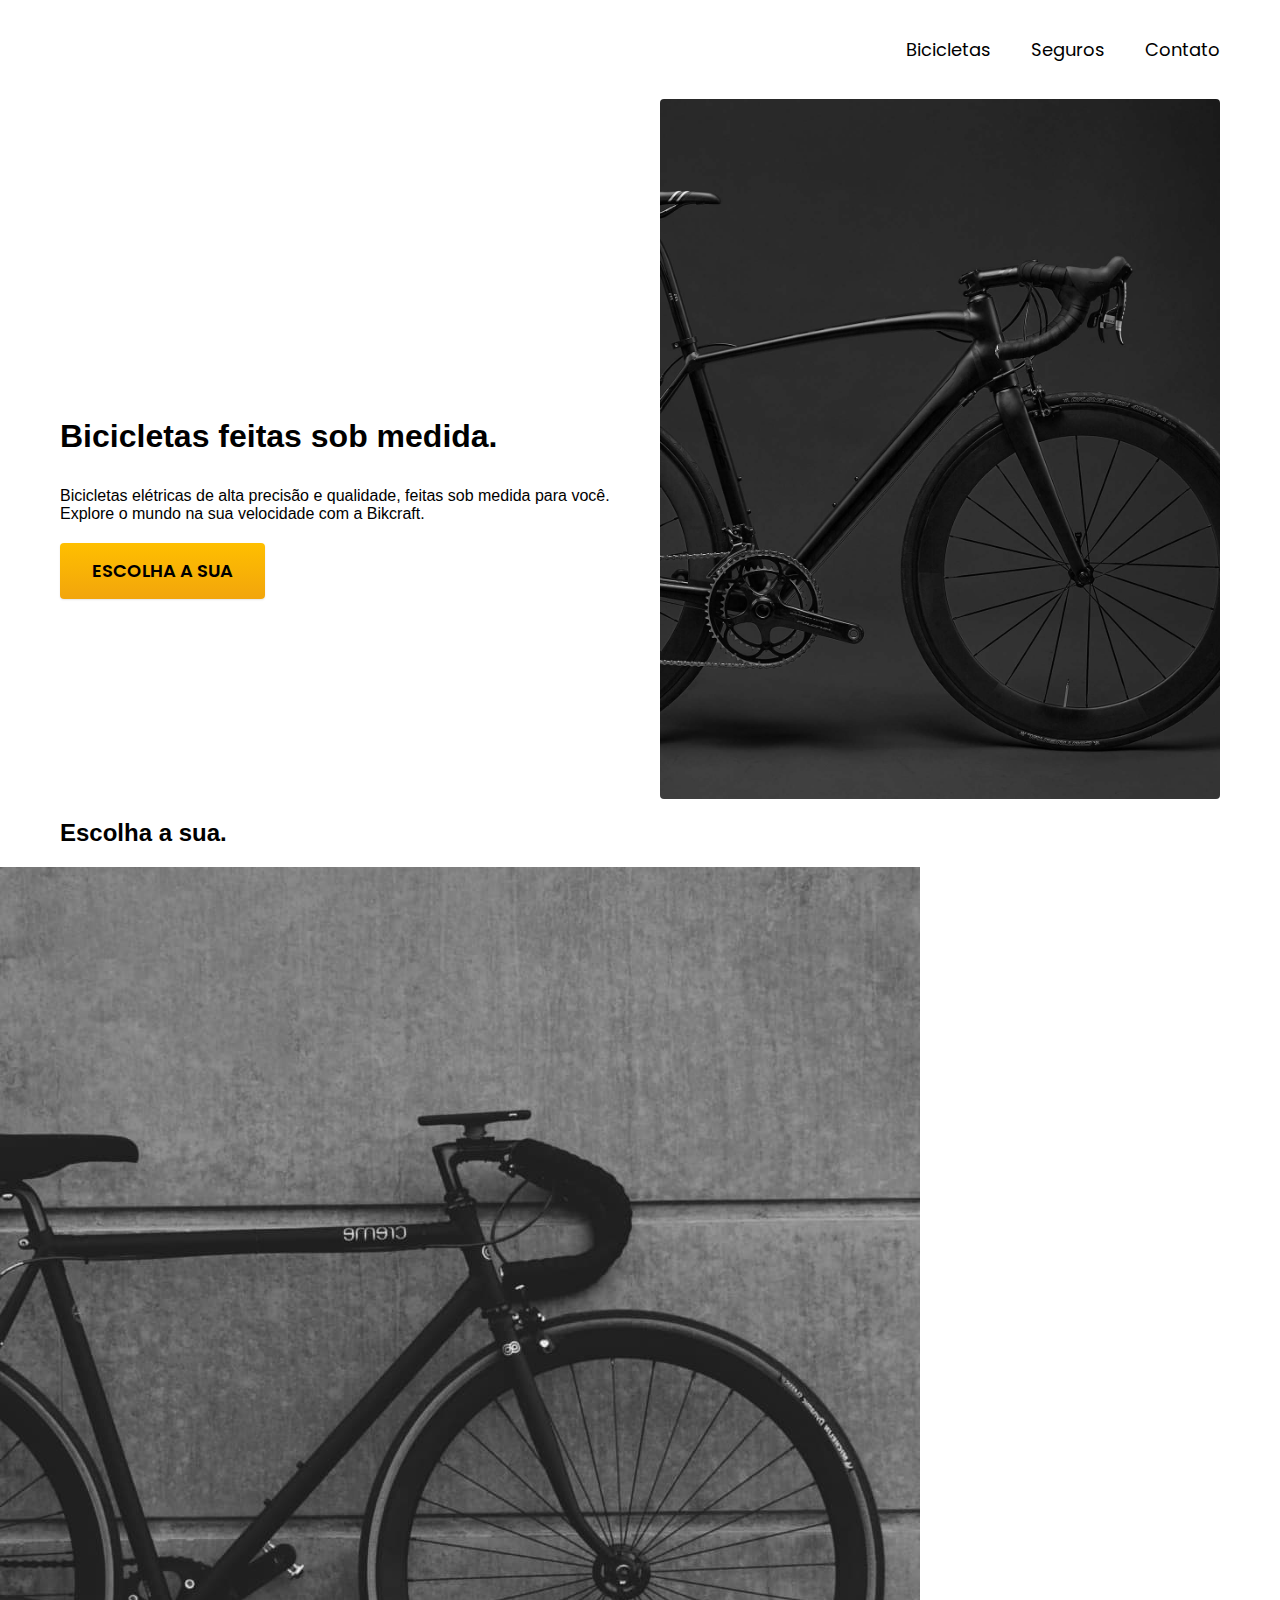
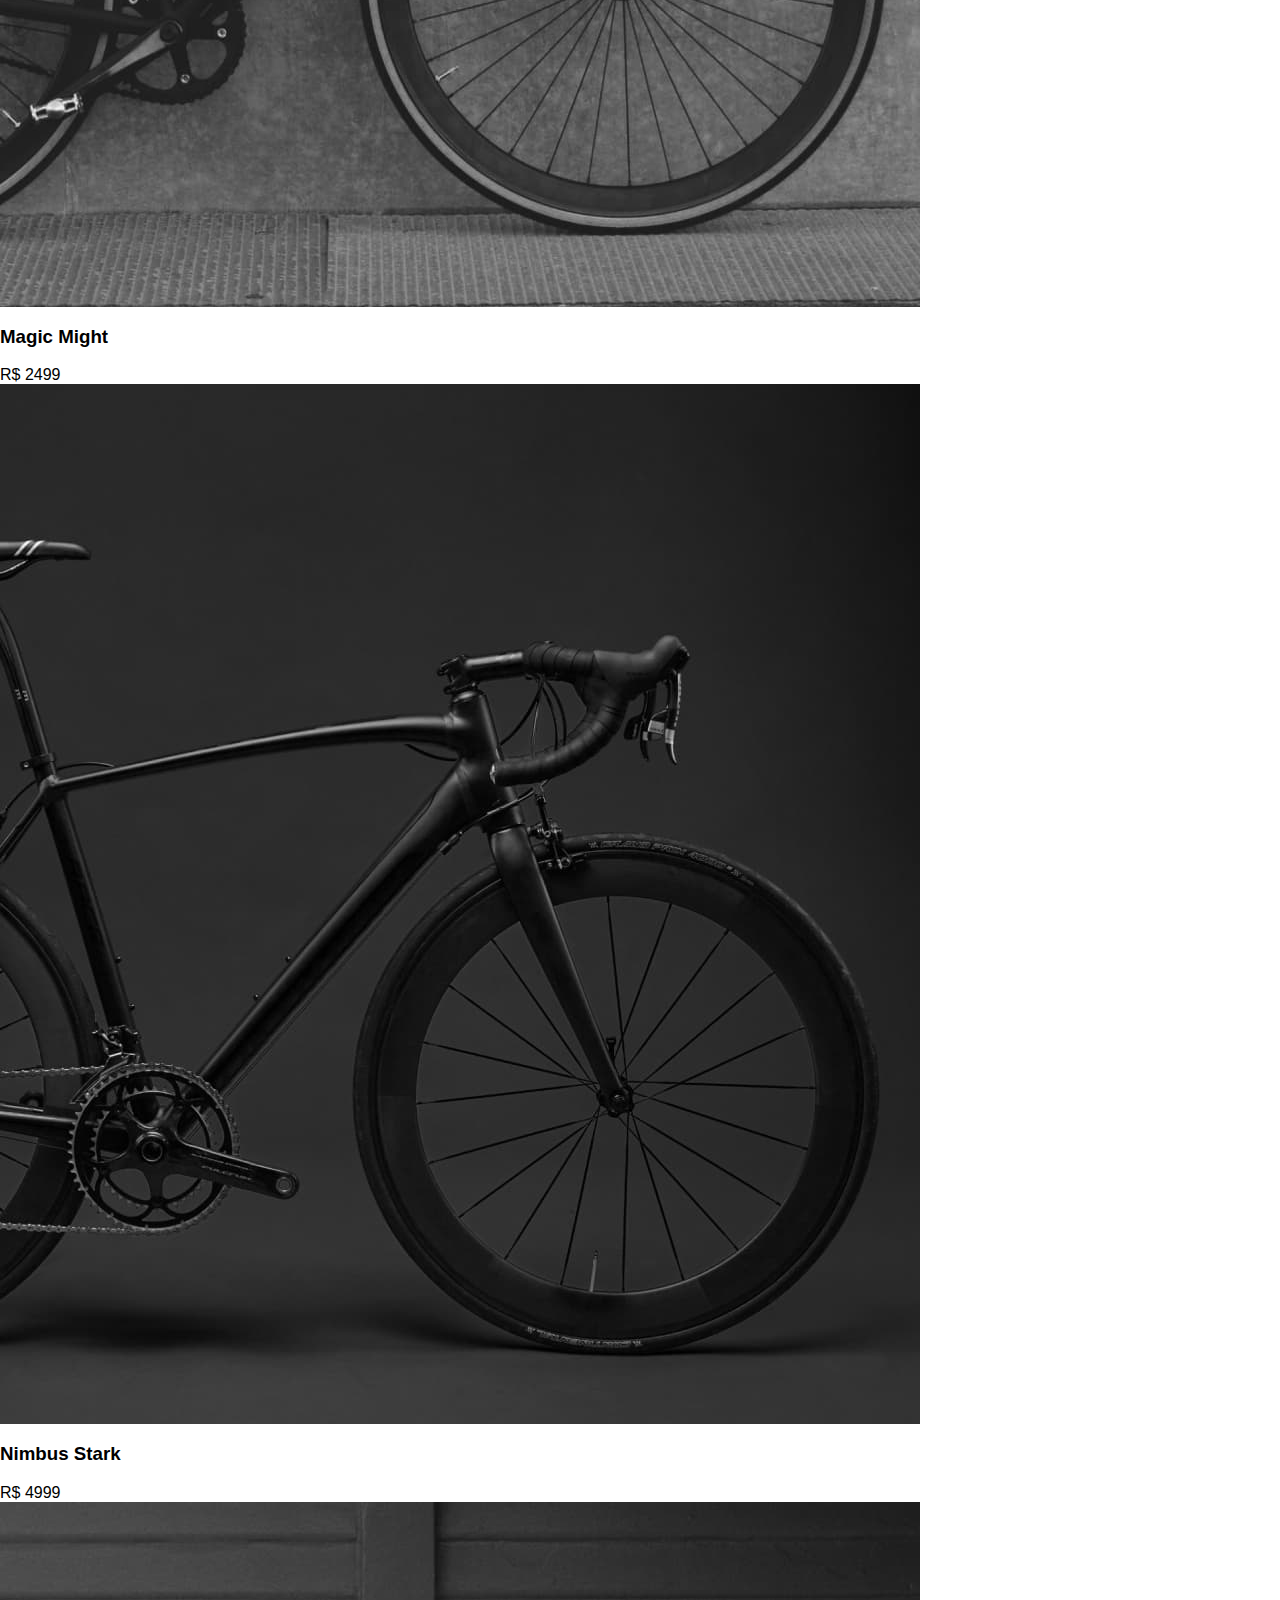
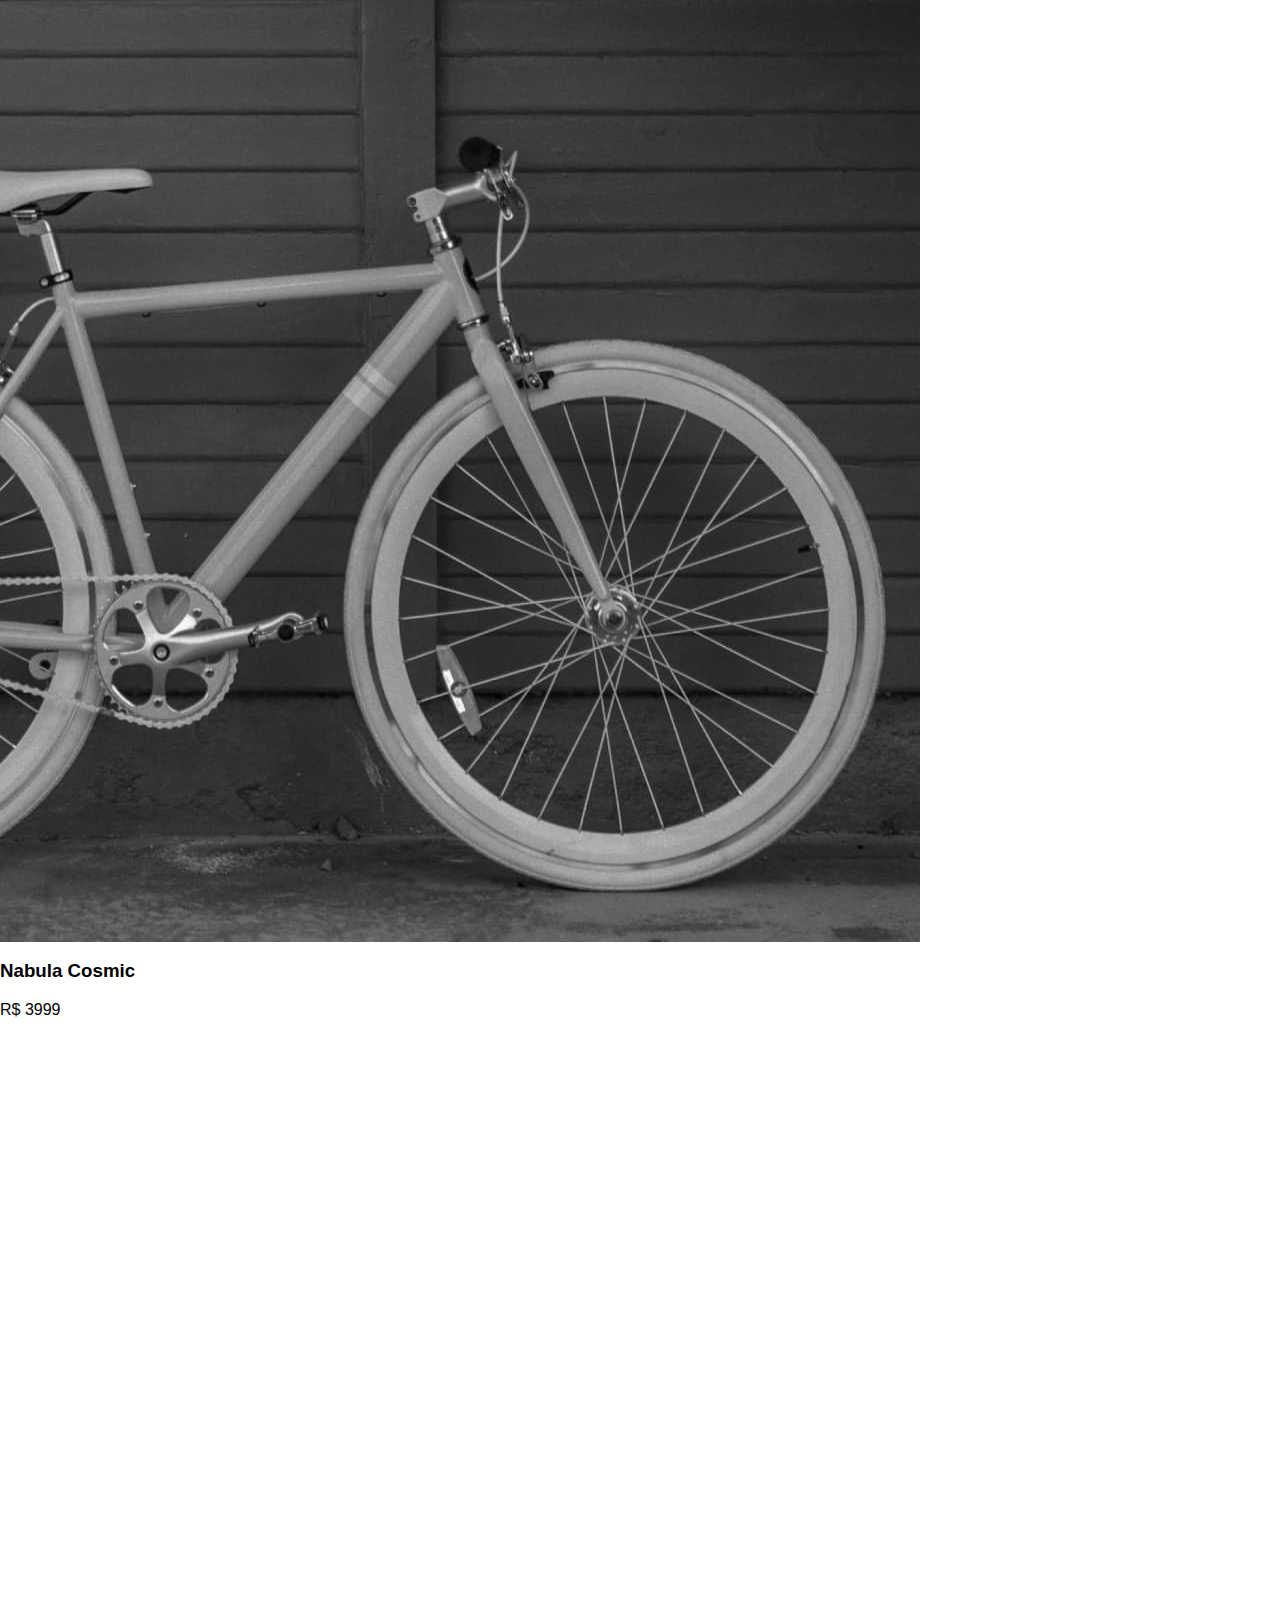
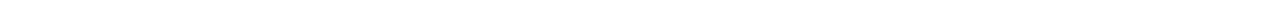
==== index.html @ 08a1d67c "1013-Container" ====
<!DOCTYPE html>

<html lang="pt-br">

<head>
  <meta charset="UTF-8">
  <meta name="viewport" content="width=device-width, initial-scale=1.0">
  <title>Bikcraft - Bicicletas Elétricas</title>
  <meta name="description" content="Bicicletas elétricas de alta precisão e qualidade, feitas sob medida para você.
    Explore o mundo na sua velocidade com a Bikcraft.">

  <link rel="stylesheet" href="./css/style.css">
  <link rel="preconnect" href="https://fonts.googleapis.com">
  <link rel="preconnect" href="https://fonts.gstatic.com" crossorigin>
  <link href="https://fonts.googleapis.com/css2?family=Poppins:wght@400;600&family=Roboto:wght@400;500&display=swap" rel="stylesheet">
</head>

<body>
  <header class="header-bg">
    <div class="header container">
      <a href="./">
        <img src="./img/bikcraft.svg" alt="Bikcraft">
      </a>
      <nav aria-label="primaria">
        <ul class="header-menu font-1-m cor-0">
          <li><a href="./bicicletas/html">Bicicletas</a></li>
          <li><a href="./seguros/html">Seguros</a></li>
          <li><a href="./contato/html">Contato</a></li>
        </ul>
      </nav>
    </div>
  </header>

  <main class="introducao-bg">
    <div class="introducao container">
      <div class="introducao-conteudo">
        <h1 class="font-1-xxl cor-0">Bicicletas feitas sob medida<span class="cor-p1">.</span></h1>
        <p class="font-2-l cor-5">Bicicletas elétricas de alta precisão e qualidade, feitas sob medida para você.
          Explore o mundo na sua velocidade com a Bikcraft.</p>
        <a class="botao" href="./bicicletas.html">Escolha a sua</a>

      </div>
      <div>
        <img src="./img/fotos/introducao.jpg" alt="Bicicleta elétrica preta.">
      </div>
    </div>
  </main>
  <article class="bicicletas-lista">
    <h2 class="container font-1-xxl">Escolha a sua<span class="cor-p1">.</span></h2>

    <ul>
      <li>
        <a href="./bicicletas/magic.html">
          <img src="./img/bicicletas/magic-home.jpg" alt="Bicicleta preta">
          <h3 class="font-1-xl">Magic Might</h3>
          <span class="font-2-m cor-8">R$ 2499</span>
        </a>
      </li>
      <li>
        <a href="./bicicletas/nimbus.html">
          <img src="./img/bicicletas/nimbus-home.jpg" alt="Bicicleta preta">
          <h3 class="font-1-xl">Nimbus Stark</h3>
          <span class="font-2-m cor-8">R$ 4999</span>
        </a>
      </li>
      <li>
        <a href="./bicicletas/nebula.html">
          <img src="./img/bicicletas/nebula-home.jpg" alt="Bicicleta preta">
          <h3 class="font-1-xl">Nabula Cosmic</h3>
          <span class="font-2-m cor-8">R$ 3999</span>
        </a>
      </li>
    </ul>
  </article>
</body>

</html>
---- css/style.css ----
@import "./global/global.css";
@import "./global/header.css";

/* Utilidades */
@import "./utilidades/componentes.css";

/* Home */
@import "./home/introducao.css";
/* teste */
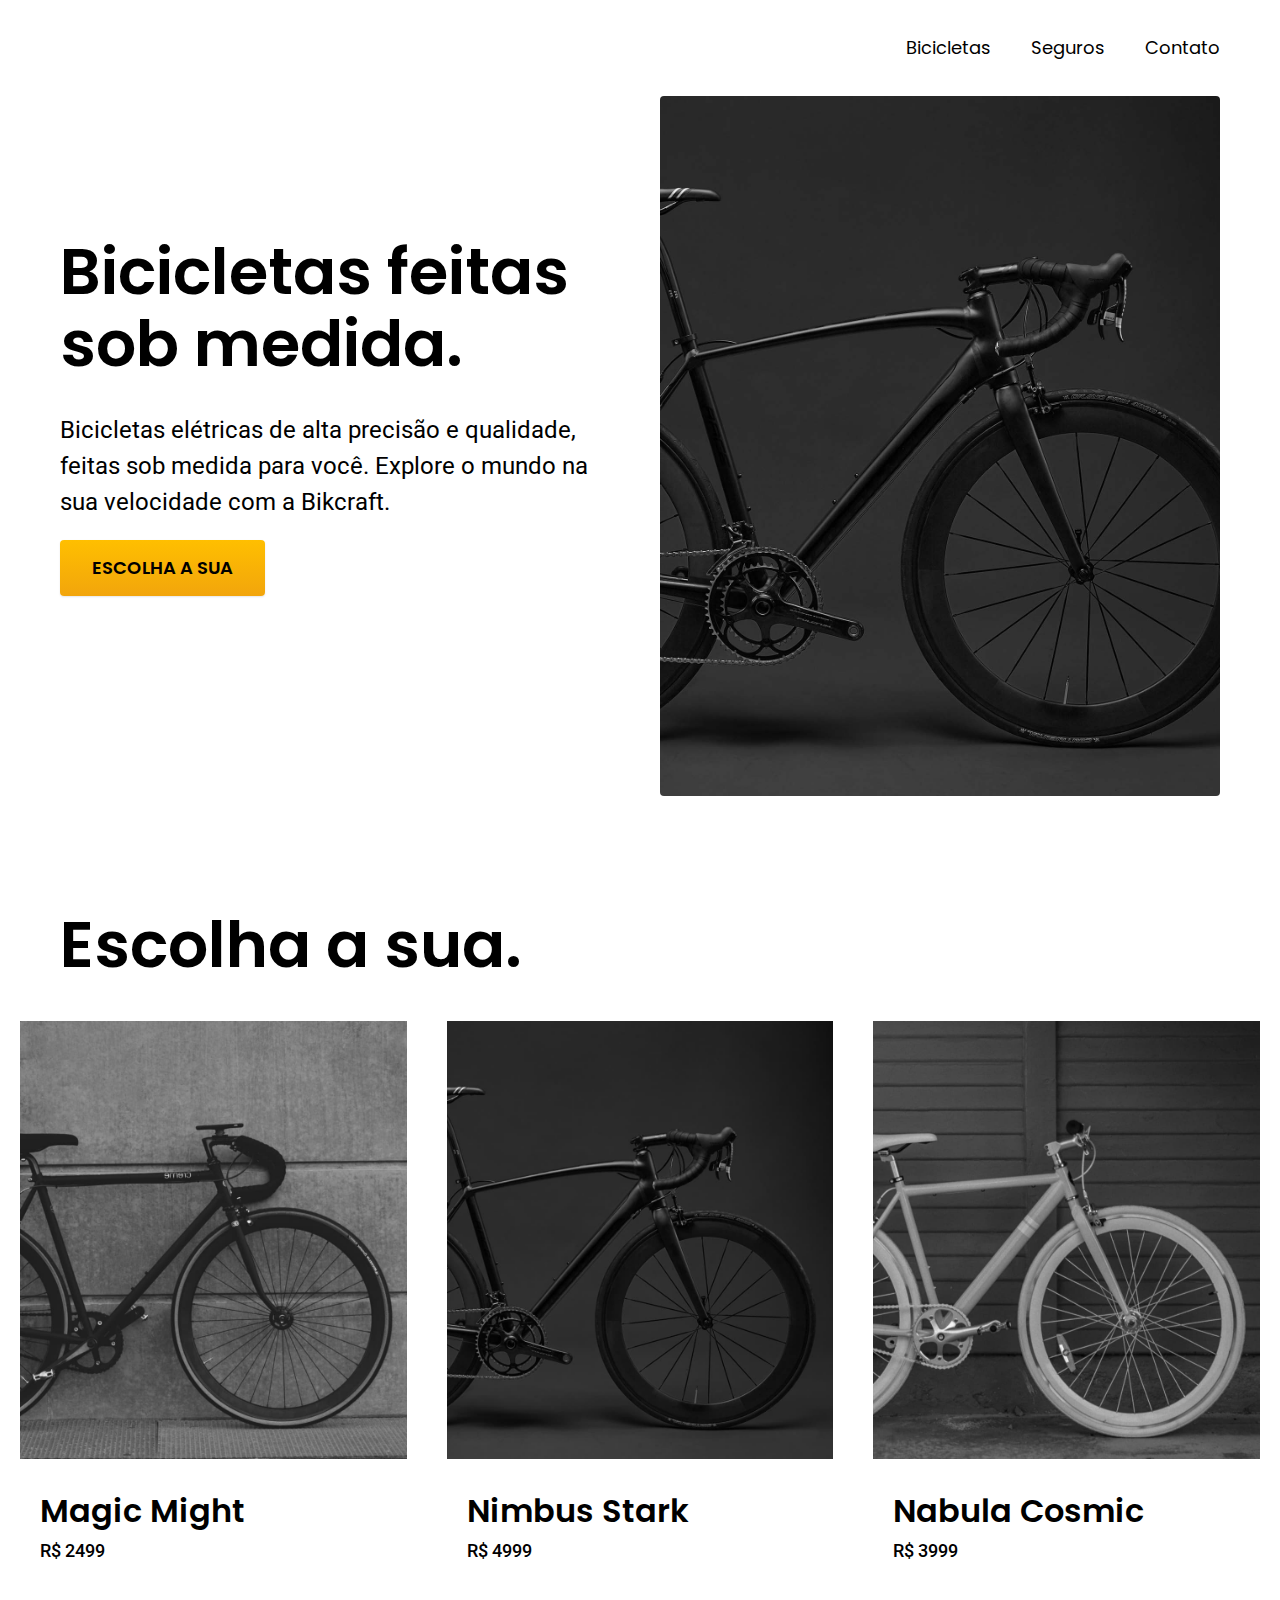
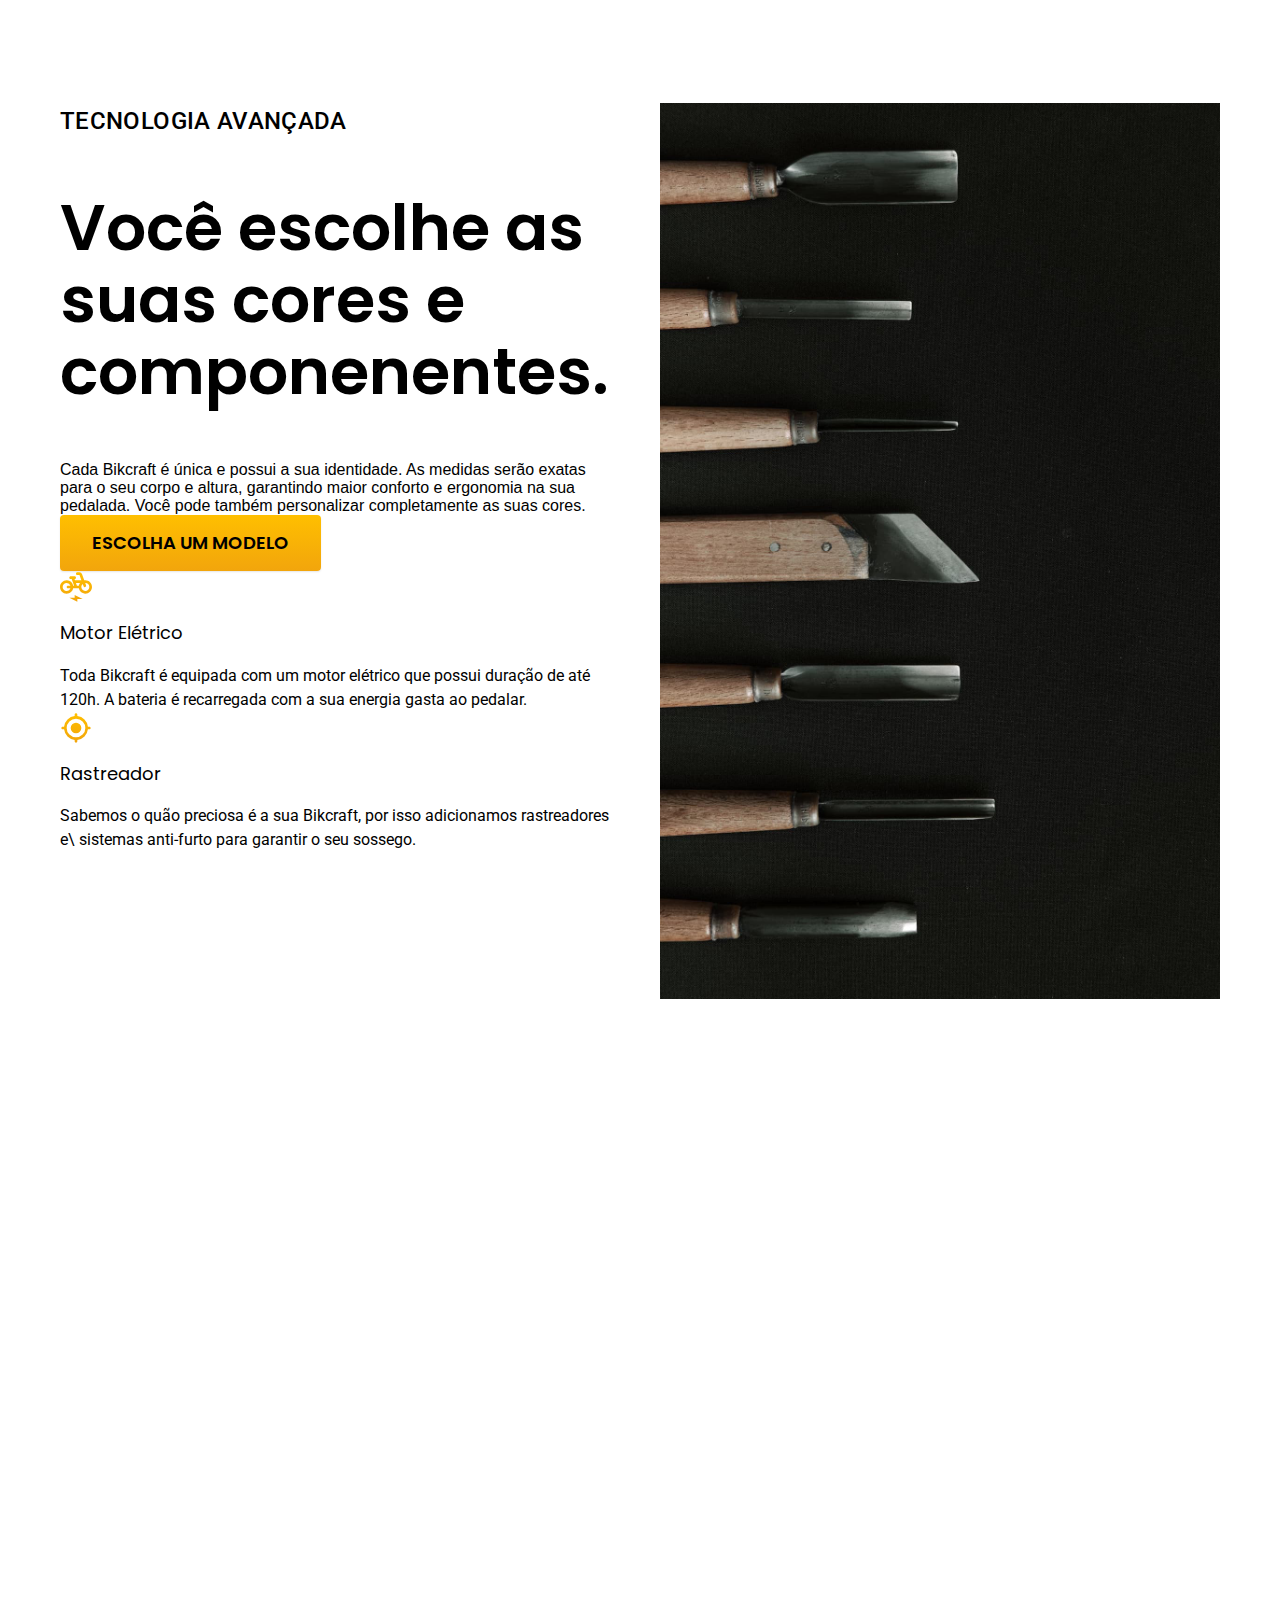
==== commit 0c142457: "1014-tecnologia1" ====
--- a/index.html
+++ b/index.html
@@ -72,6 +72,38 @@
       </li>
     </ul>
   </article>
+
+  <article class="tecnologia-bg">
+    <div class="tecnologia container">
+      <div class="tecnologia-conteudo">
+        <span class="font-2-l-b cor-5">Tecnologia Avançada</span>
+        <h2 class="font-1-xxl cor-0">Você escolhe as suas cores e componenentes<span class="cor-p1">.</span></h2>
+        <p class="fot-2-l cor-5">Cada Bikcraft é única e possui a sua identidade.
+          As medidas serão exatas para o seu corpo e altura,
+          garantindo maior conforto e ergonomia na sua pedalada.
+          Você pode também personalizar completamente as suas cores.</p>
+        <a class="botao link" href="./bicicletas.html">Escolha um modelo</a>
+        <div>
+          <img src="./img/icones/eletrica.svg" alt="">
+          <h3 class="font-1-m cor-0">Motor Elétrico</h3>
+          <p class="font-2-s cor-5">Toda Bikcraft é equipada com um motor elétrico que possui duração
+            de até 120h. A bateria é recarregada com a sua energia gasta ao pedalar.</p>
+        </div>
+        <div>
+          <img src="./img/icones/rastreador.svg" alt="">
+          <h3 class="font-1-m cor-0">Rastreador</h3>
+          <p class="font-2-s cor-5">Sabemos o quão preciosa é a sua Bikcraft, por isso adicionamos rastreadores e\
+            sistemas anti-furto para garantir o seu sossego.</p>
+        </div>
+      </div>
+
+      <div class="tecnologia-imagem">
+        <img src="./img/fotos/tecnologia.jpg" alt="">
+      </div>
+
+    </div>
+
+  </article>
 </body>
 
 </html>--- a/css/style.css
+++ b/css/style.css
@@ -1,4 +1,7 @@
 @import "./global/global.css";
+@import "./utilidades/tipografia.css";
+@import "./utilidades/cores.css";
+
 @import "./global/header.css";
 
 /* Utilidades */
@@ -6,4 +9,7 @@
 
 /* Home */
 @import "./home/introducao.css";
-/* teste */
+@import "./home/tecnologia.css";
+
+/* Bicicletas */
+@import "./bicicletas/bicicletas-lista.css";
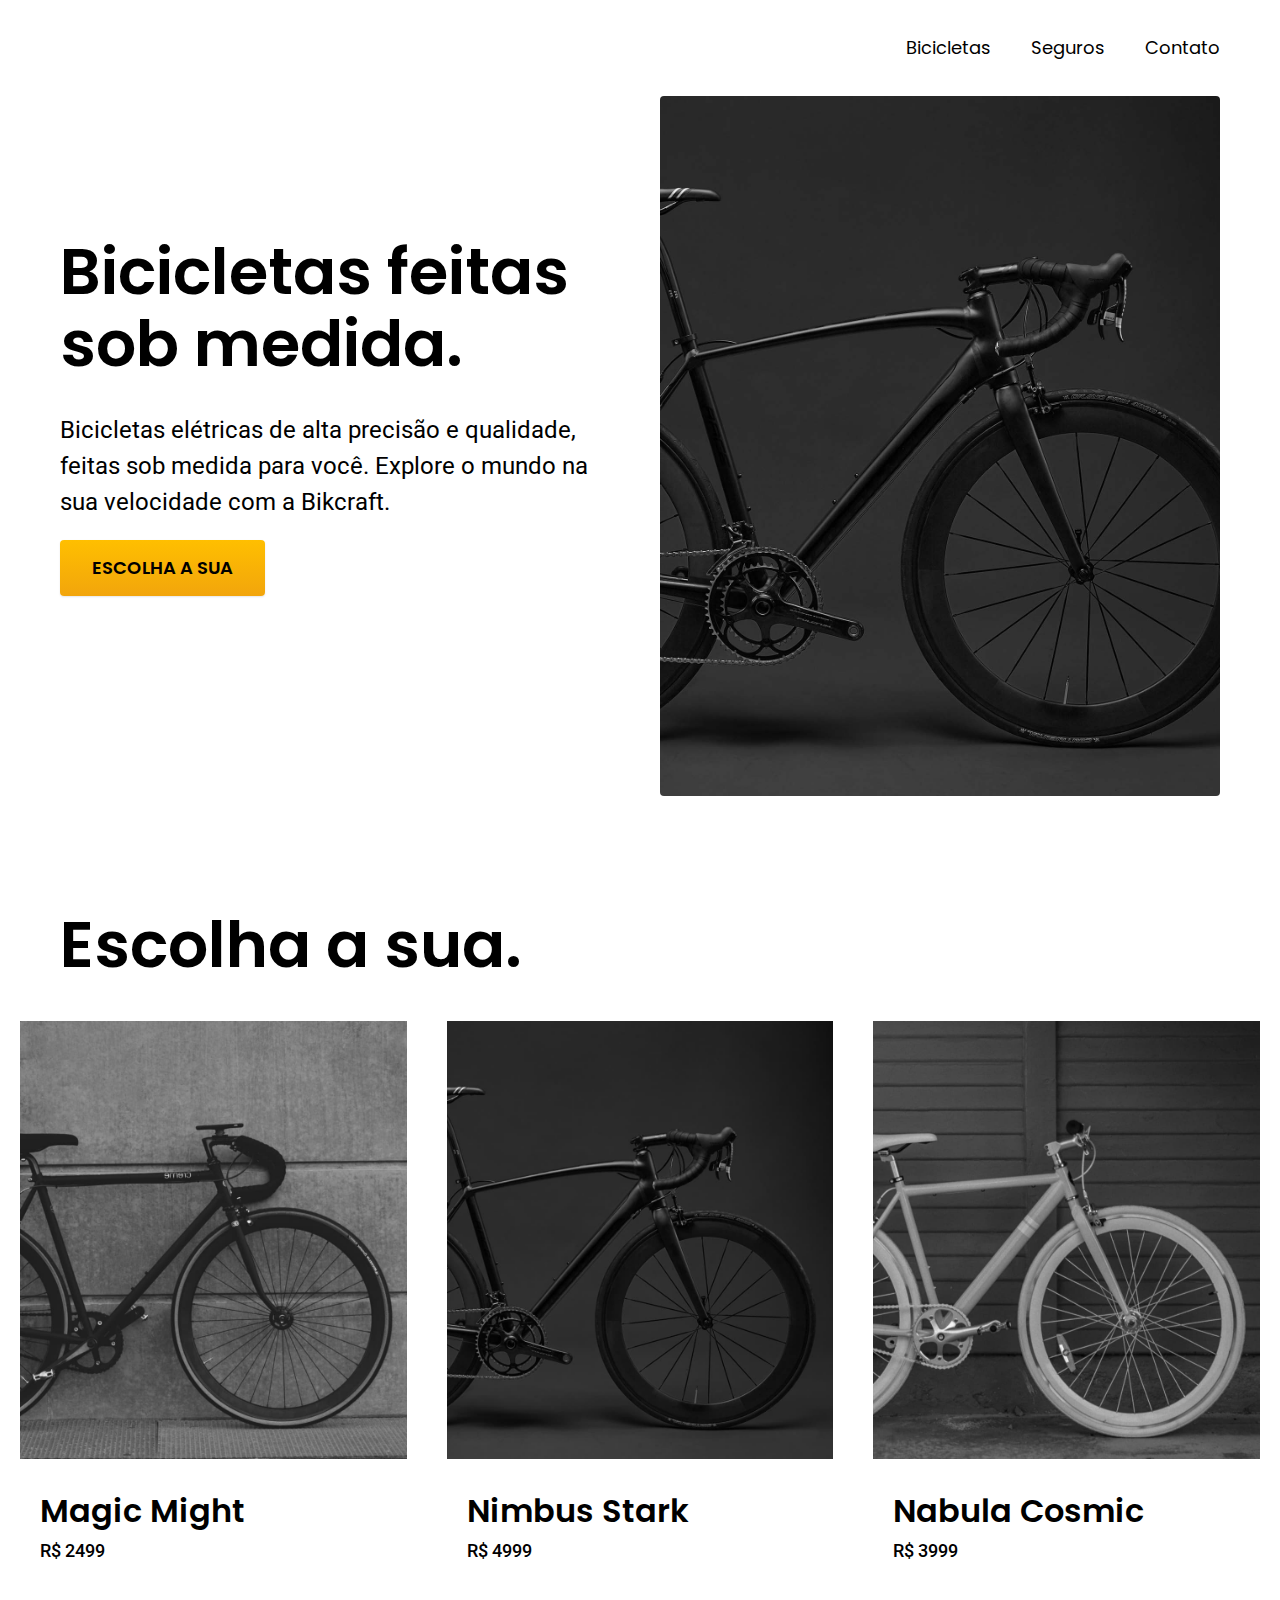
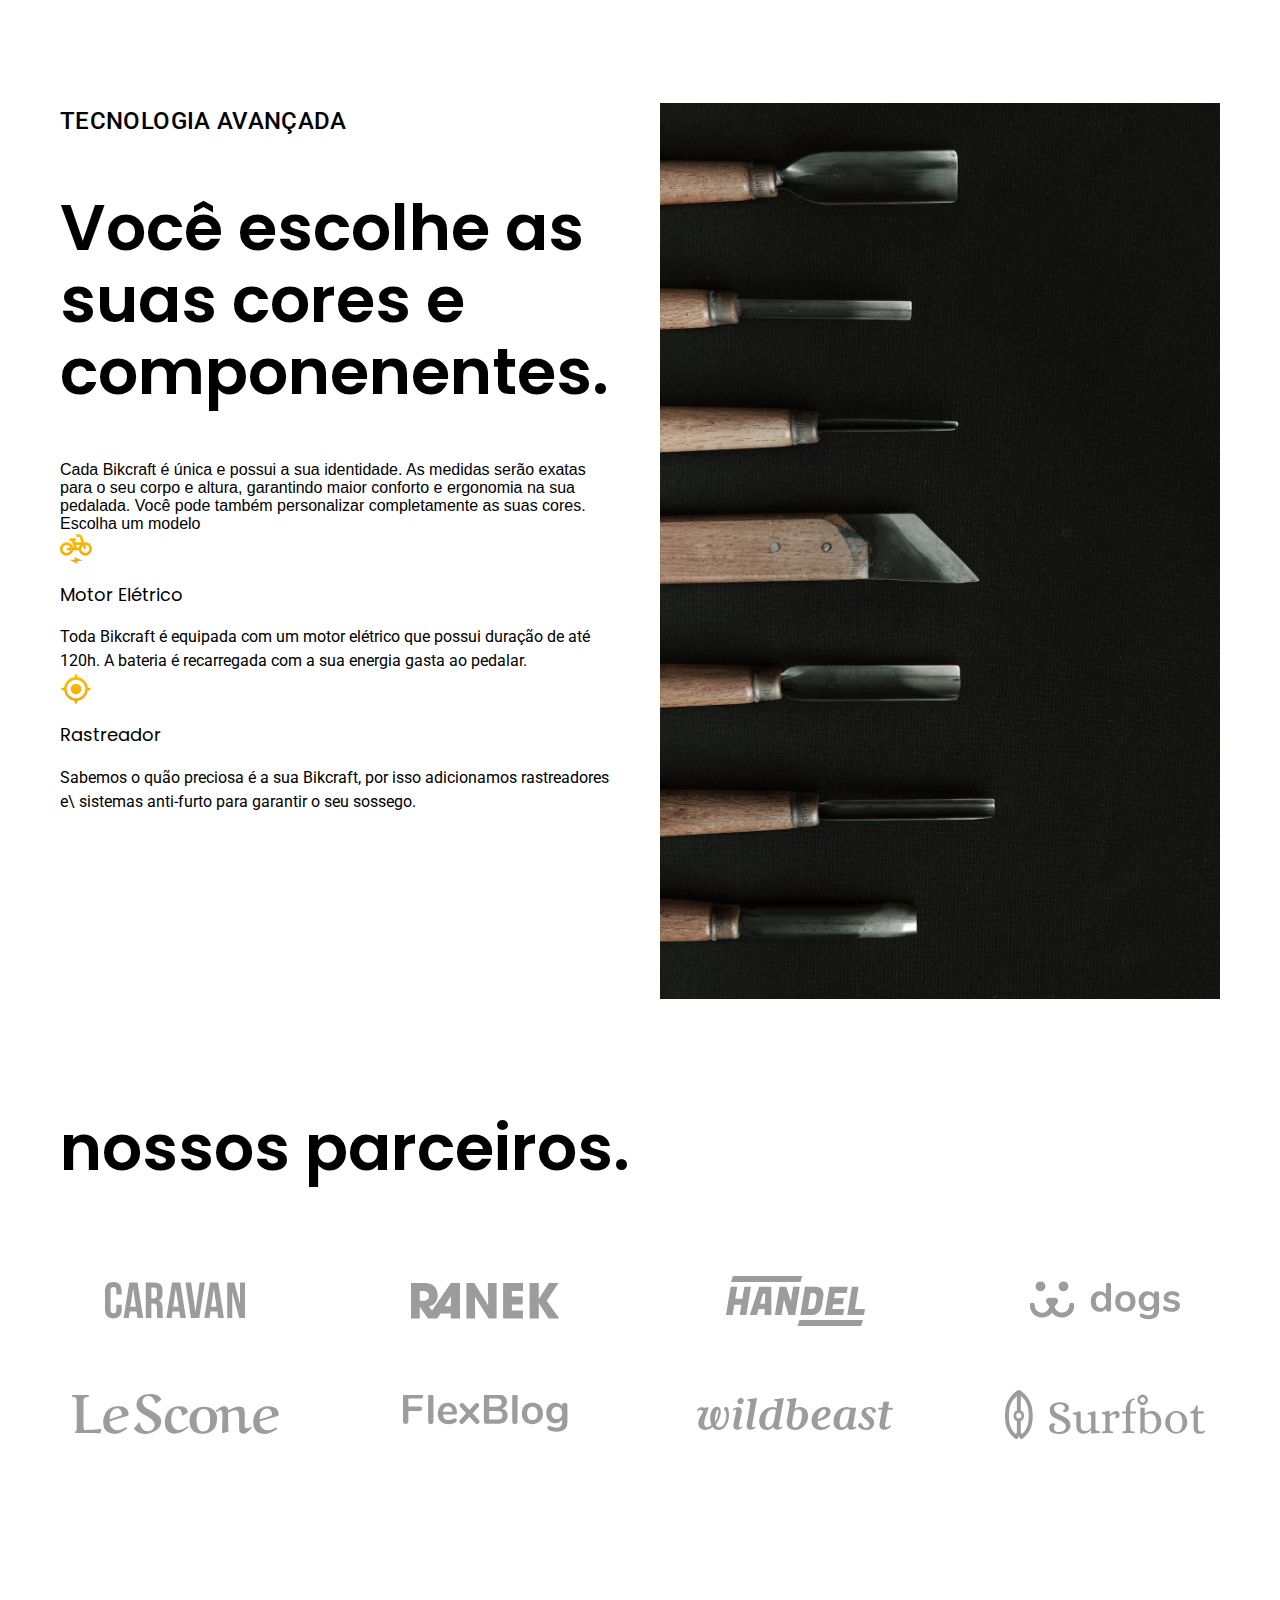
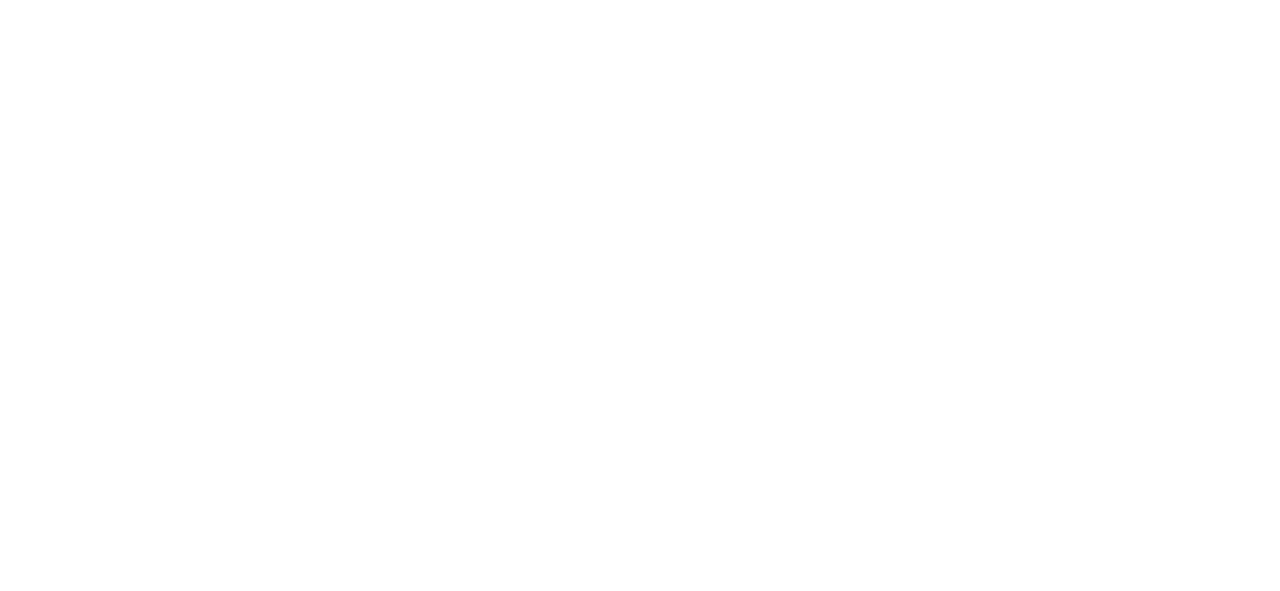
==== commit 35008154: "1015-parceiros" ====
--- a/index.html
+++ b/index.html
@@ -46,8 +46,9 @@
     </div>
   </main>
   <article class="bicicletas-lista">
+
+
     <h2 class="container font-1-xxl">Escolha a sua<span class="cor-p1">.</span></h2>
-
     <ul>
       <li>
         <a href="./bicicletas/magic.html">
@@ -82,28 +83,42 @@
           As medidas serão exatas para o seu corpo e altura,
           garantindo maior conforto e ergonomia na sua pedalada.
           Você pode também personalizar completamente as suas cores.</p>
-        <a class="botao link" href="./bicicletas.html">Escolha um modelo</a>
-        <div>
-          <img src="./img/icones/eletrica.svg" alt="">
-          <h3 class="font-1-m cor-0">Motor Elétrico</h3>
-          <p class="font-2-s cor-5">Toda Bikcraft é equipada com um motor elétrico que possui duração
-            de até 120h. A bateria é recarregada com a sua energia gasta ao pedalar.</p>
-        </div>
-        <div>
-          <img src="./img/icones/rastreador.svg" alt="">
-          <h3 class="font-1-m cor-0">Rastreador</h3>
-          <p class="font-2-s cor-5">Sabemos o quão preciosa é a sua Bikcraft, por isso adicionamos rastreadores e\
-            sistemas anti-furto para garantir o seu sossego.</p>
+        <a class="link" href="./bicicletas.html">Escolha um modelo</a>
+        <div class="tecnologia-vantagens">
+          <div>
+            <img src="./img/icones/eletrica.svg" alt="">
+            <h3 class="font-1-m cor-0">Motor Elétrico</h3>
+            <p class="font-2-s cor-5">Toda Bikcraft é equipada com um motor elétrico que possui duração
+              de até 120h. A bateria é recarregada com a sua energia gasta ao pedalar.</p>
+          </div>
+          <div>
+            <img src="./img/icones/rastreador.svg" alt="">
+            <h3 class="font-1-m cor-0">Rastreador</h3>
+            <p class="font-2-s cor-5">Sabemos o quão preciosa é a sua Bikcraft, por isso adicionamos rastreadores e\
+              sistemas anti-furto para garantir o seu sossego.</p>
+          </div>
         </div>
       </div>
-
       <div class="tecnologia-imagem">
         <img src="./img/fotos/tecnologia.jpg" alt="">
       </div>
+    </div>
+  </article>
 
-    </div>
+  <section class="parceiros" aria-label="Nossos Parceiros">
+    <h2 class="container font-1-xxl">nossos parceiros<span class="cor-p1">.</span></h2>
 
-  </article>
+    <ul>
+      <li><img src="./img/parceiros/caravan.svg" alt="caravan"></li>
+      <li><img src="./img/parceiros/ranek.svg" alt="ranek"></li>
+      <li><img src="./img/parceiros/handel.svg" alt="handel"></li>
+      <li><img src="./img/parceiros/dogs.svg" alt="dogs.svg"></li>
+      <li><img src="./img/parceiros/lescone.svg" alt="lescone"></li>
+      <li><img src="./img/parceiros/flexblog.svg" alt="flexblog"></li>
+      <li><img src="./img/parceiros/wildbeast.svg" alt="wildbeast"></li>
+      <li><img src="./img/parceiros/surfbot.svg" alt="surfbot"></li>
+    </ul>
+  </section>
 </body>
 
 </html>--- a/css/style.css
+++ b/css/style.css
@@ -10,6 +10,7 @@
 /* Home */
 @import "./home/introducao.css";
 @import "./home/tecnologia.css";
+@import "./home/parceiros.css";
 
 /* Bicicletas */
 @import "./bicicletas/bicicletas-lista.css";
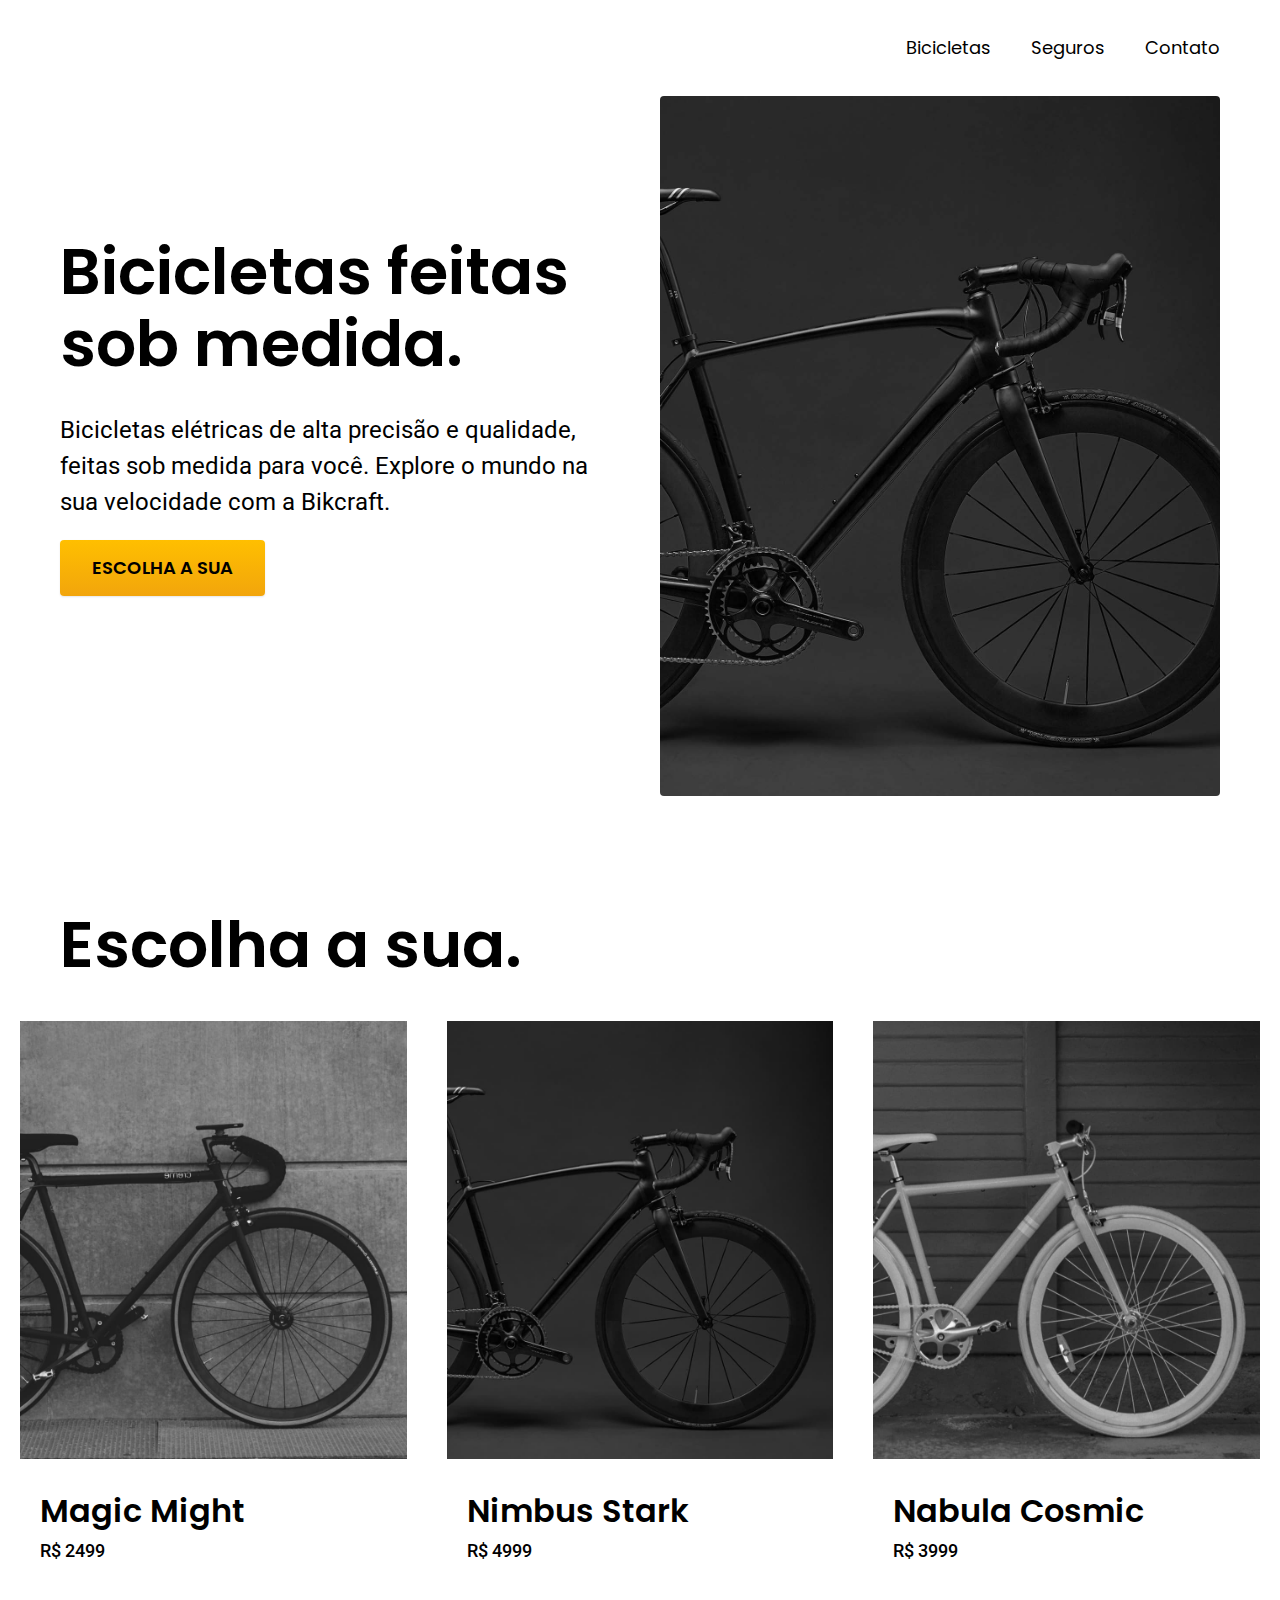
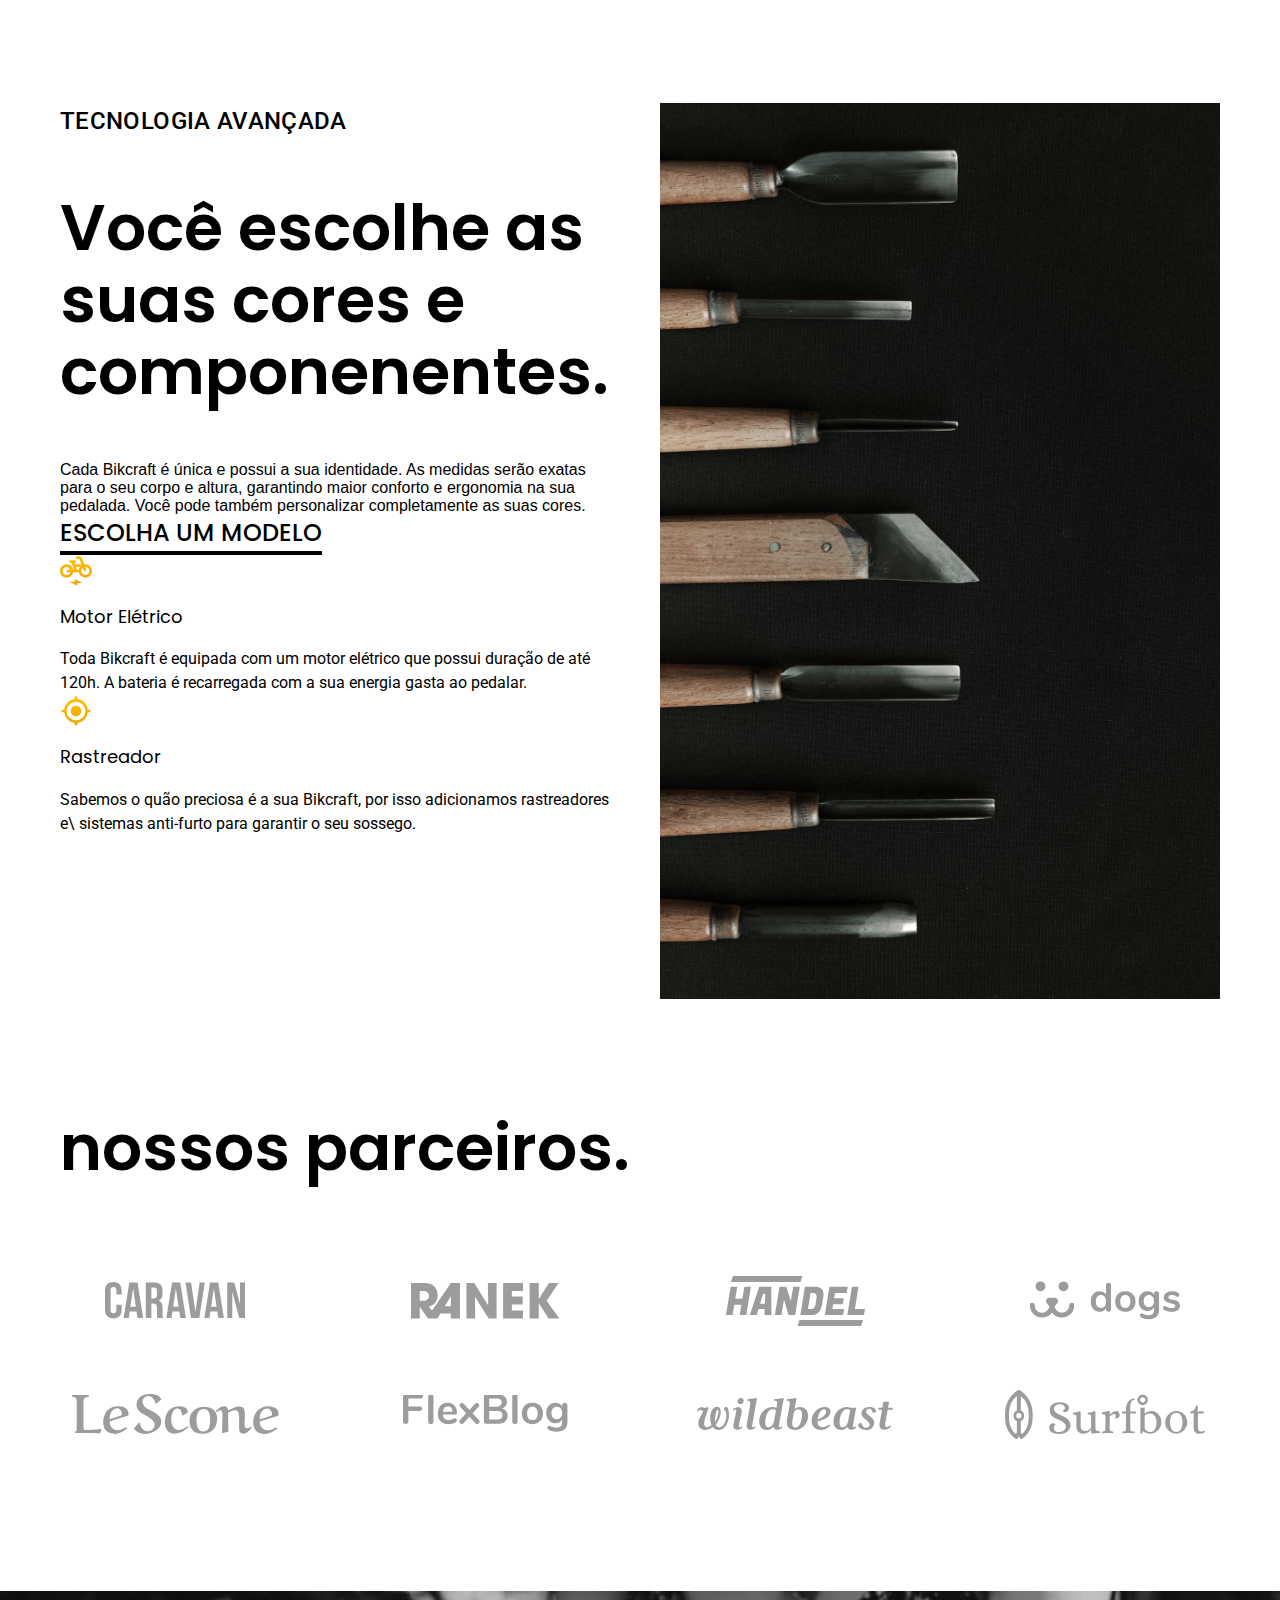
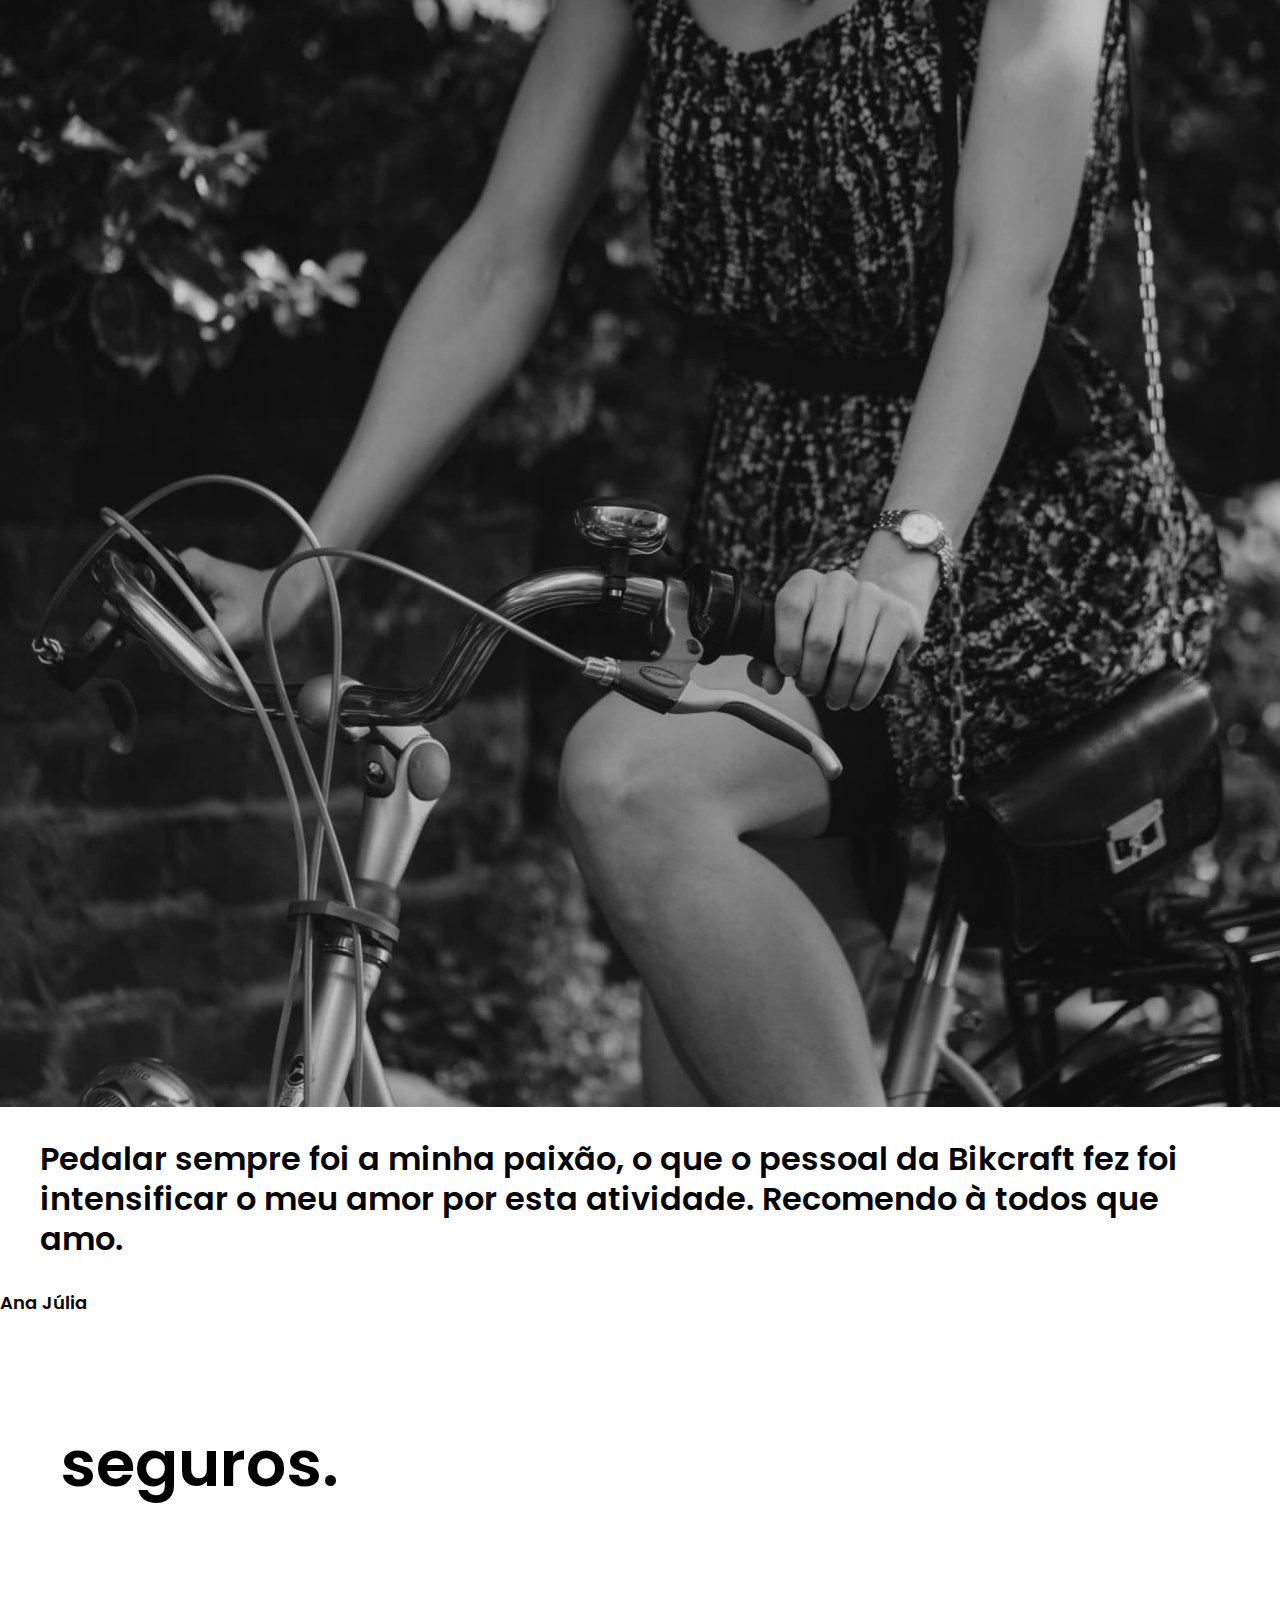
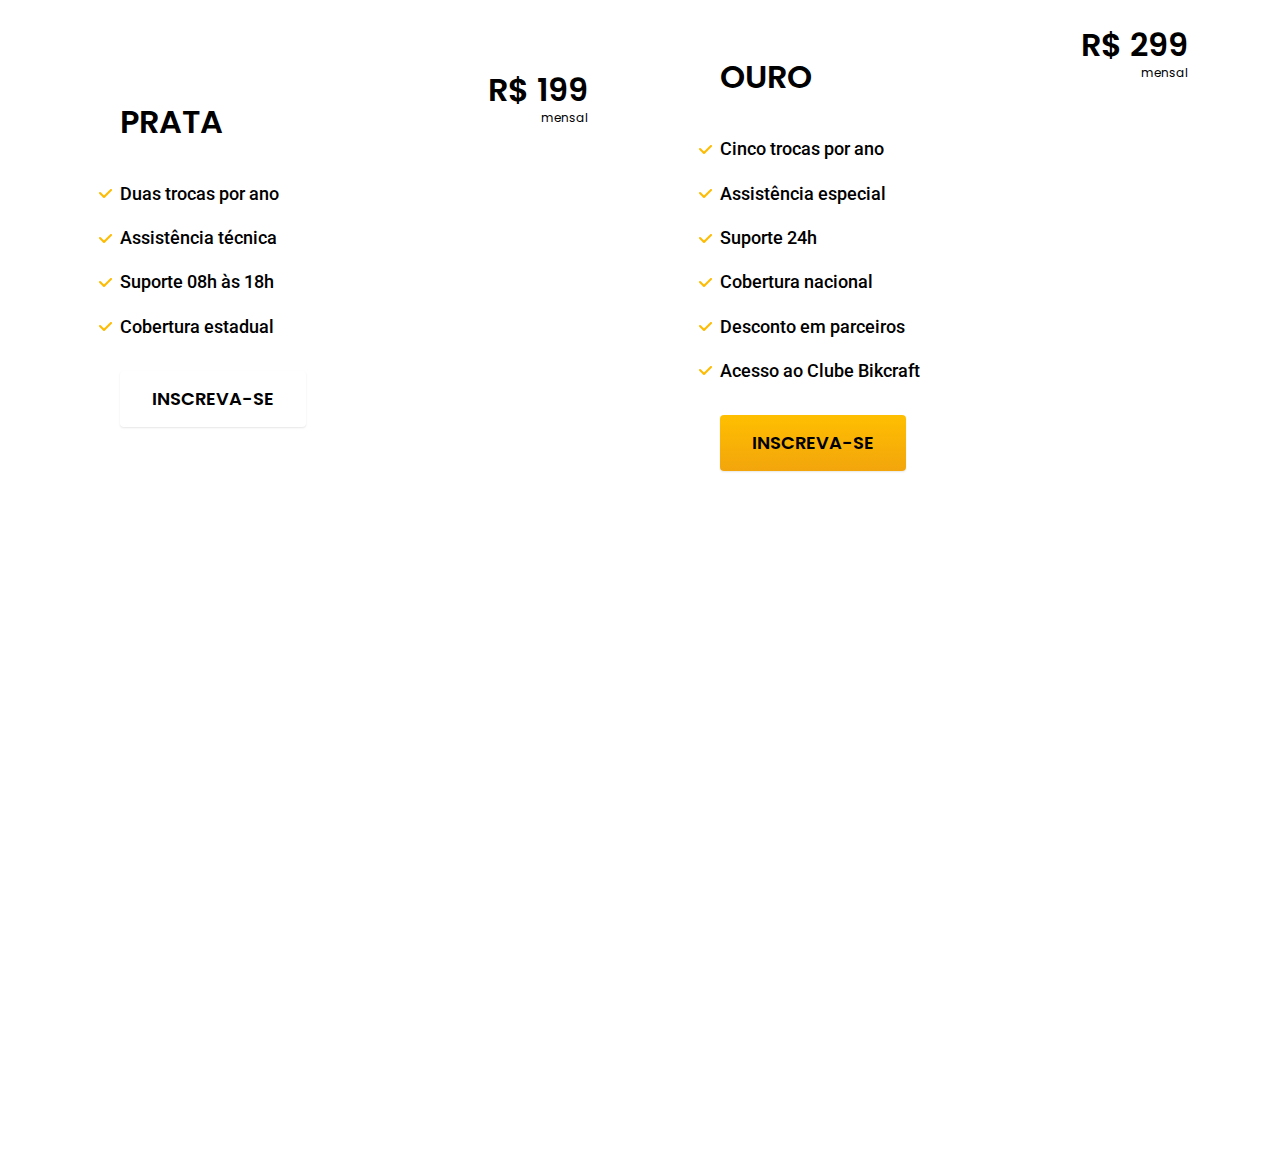
==== commit 6ae95a0b: "1017-seguros" ====
--- a/index.html
+++ b/index.html
@@ -12,7 +12,7 @@
   <link rel="stylesheet" href="./css/style.css">
   <link rel="preconnect" href="https://fonts.googleapis.com">
   <link rel="preconnect" href="https://fonts.gstatic.com" crossorigin>
-  <link href="https://fonts.googleapis.com/css2?family=Poppins:wght@400;600&family=Roboto:wght@400;500&display=swap" rel="stylesheet">
+  <link href="https://fonts.googleapis.com/css2?family=Merriweather:ital,wght@1,900&family=Poppins:wght@400;600&family=Roboto:wght@400;500&display=swap" rel="stylesheet">
 </head>
 
 <body>
@@ -119,6 +119,51 @@
       <li><img src="./img/parceiros/surfbot.svg" alt="surfbot"></li>
     </ul>
   </section>
+
+  <section class="depoimento" aria-label="Depoimento">
+    <div>
+      <img src="./img/fotos/depoimento.jpg" alt="Pessoa pedalando">
+    </div>
+    <div class="depoimento-conteudo">
+      <blockquote class="font-1-xl cor-p5">
+        <p>Pedalar sempre foi a minha paixão, o que o pessoal da Bikcraft
+          fez foi intensificar o meu amor por esta atividade. Recomendo à
+          todos que amo.</p>
+      </blockquote>
+      <span class="font-1-m-b cor-p4">Ana Júlia</span>
+
+    </div>
+  </section>
+
+  <article class="seguros-bg">
+    <div class="seguros container">
+      <h2 class="font-1-xxl cor-0">seguros<span class="cor-p1">.</span></h2>
+      <div class="seguros-item">
+        <h3 class="font-1-xl cor-6">PRATA</h3>
+        <span class="font-1-xl cor-0">R$ 199 <span class="font-1-xs cor-6">mensal</span></span>
+        <ul class="font-2-m cor-0">
+          <li>Duas trocas por ano</li>
+          <li>Assistência técnica</li>
+          <li>Suporte 08h às 18h</li>
+          <li>Cobertura estadual</li>
+        </ul>
+        <a class="botao secundario" href="./orcamento.html">Inscreva-se</a>
+      </div>
+      <div class="seguros-item">
+        <h3 class="font-1-xl cor-p1">OURO</h3>
+        <span class="font-1-xl cor-0">R$ 299 <span class="font-1-xs cor-6">mensal</span></span>
+        <ul class="font-2-m cor-0">
+          <li>Cinco trocas por ano</li>
+          <li>Assistência especial</li>
+          <li>Suporte 24h</li>
+          <li>Cobertura nacional</li>
+          <li>Desconto em parceiros</li>
+          <li>Acesso ao Clube Bikcraft</li>
+        </ul>
+        <a class="botao" href="./orcamento.html">Inscreva-se</a>
+      </div>
+    </div>
+  </article>
 </body>
 
 </html>--- a/css/style.css
+++ b/css/style.css
@@ -11,6 +11,10 @@
 @import "./home/introducao.css";
 @import "./home/tecnologia.css";
 @import "./home/parceiros.css";
+@import "./home/depoimento.css";
 
 /* Bicicletas */
 @import "./bicicletas/bicicletas-lista.css";
+
+/* seguros */
+@import "./seguros/seguros.css";
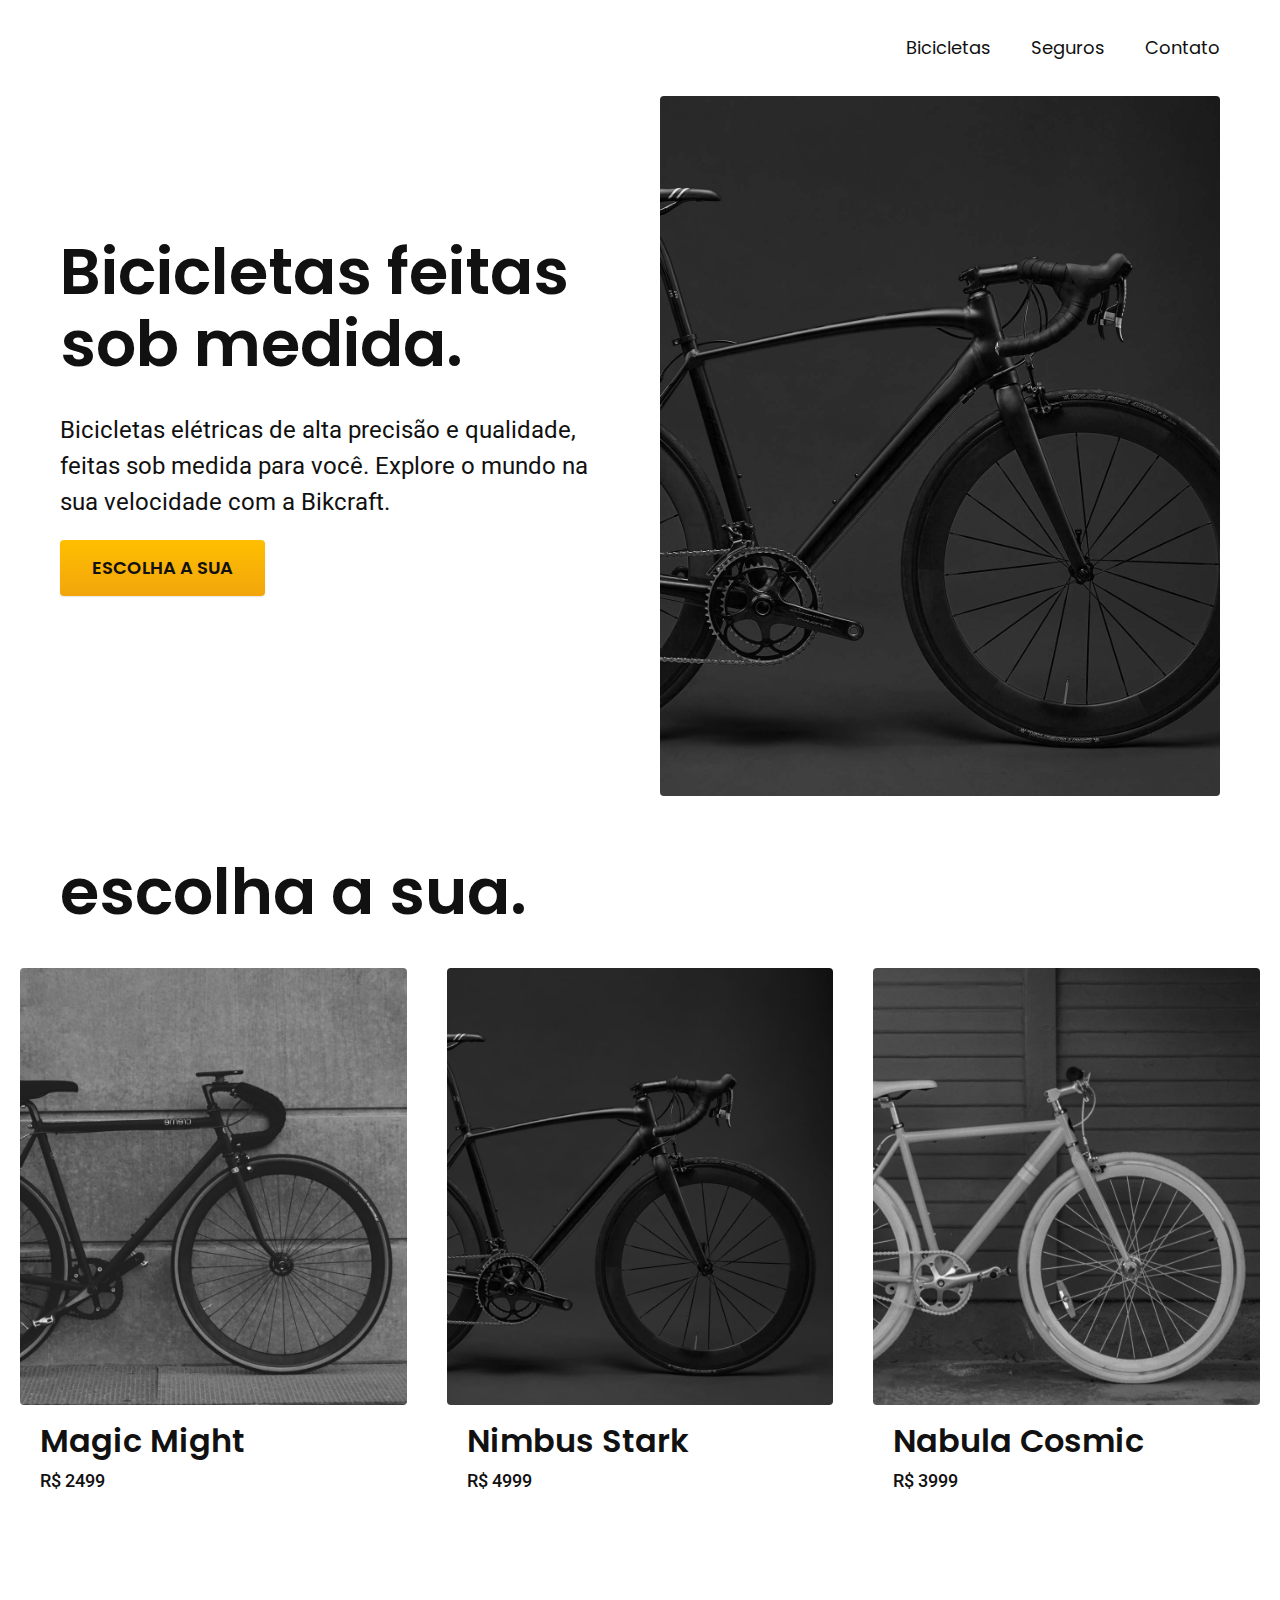
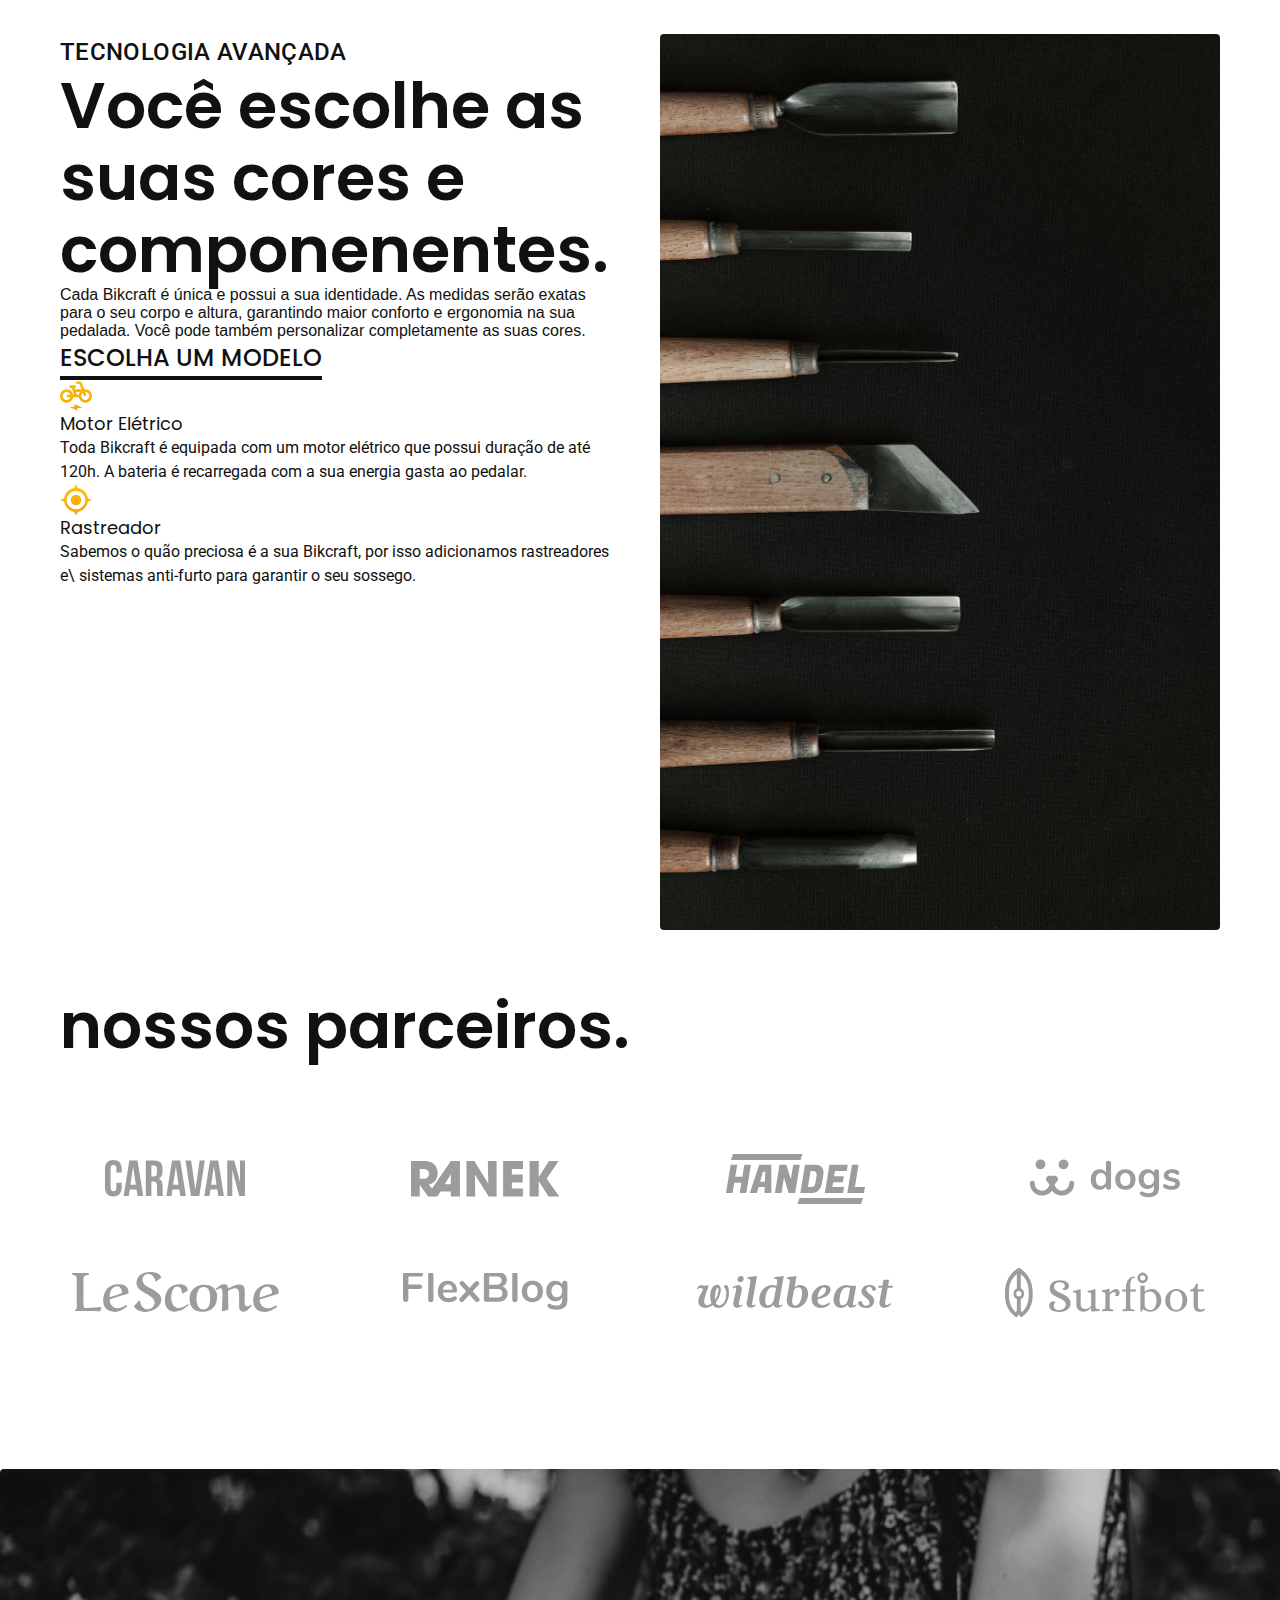
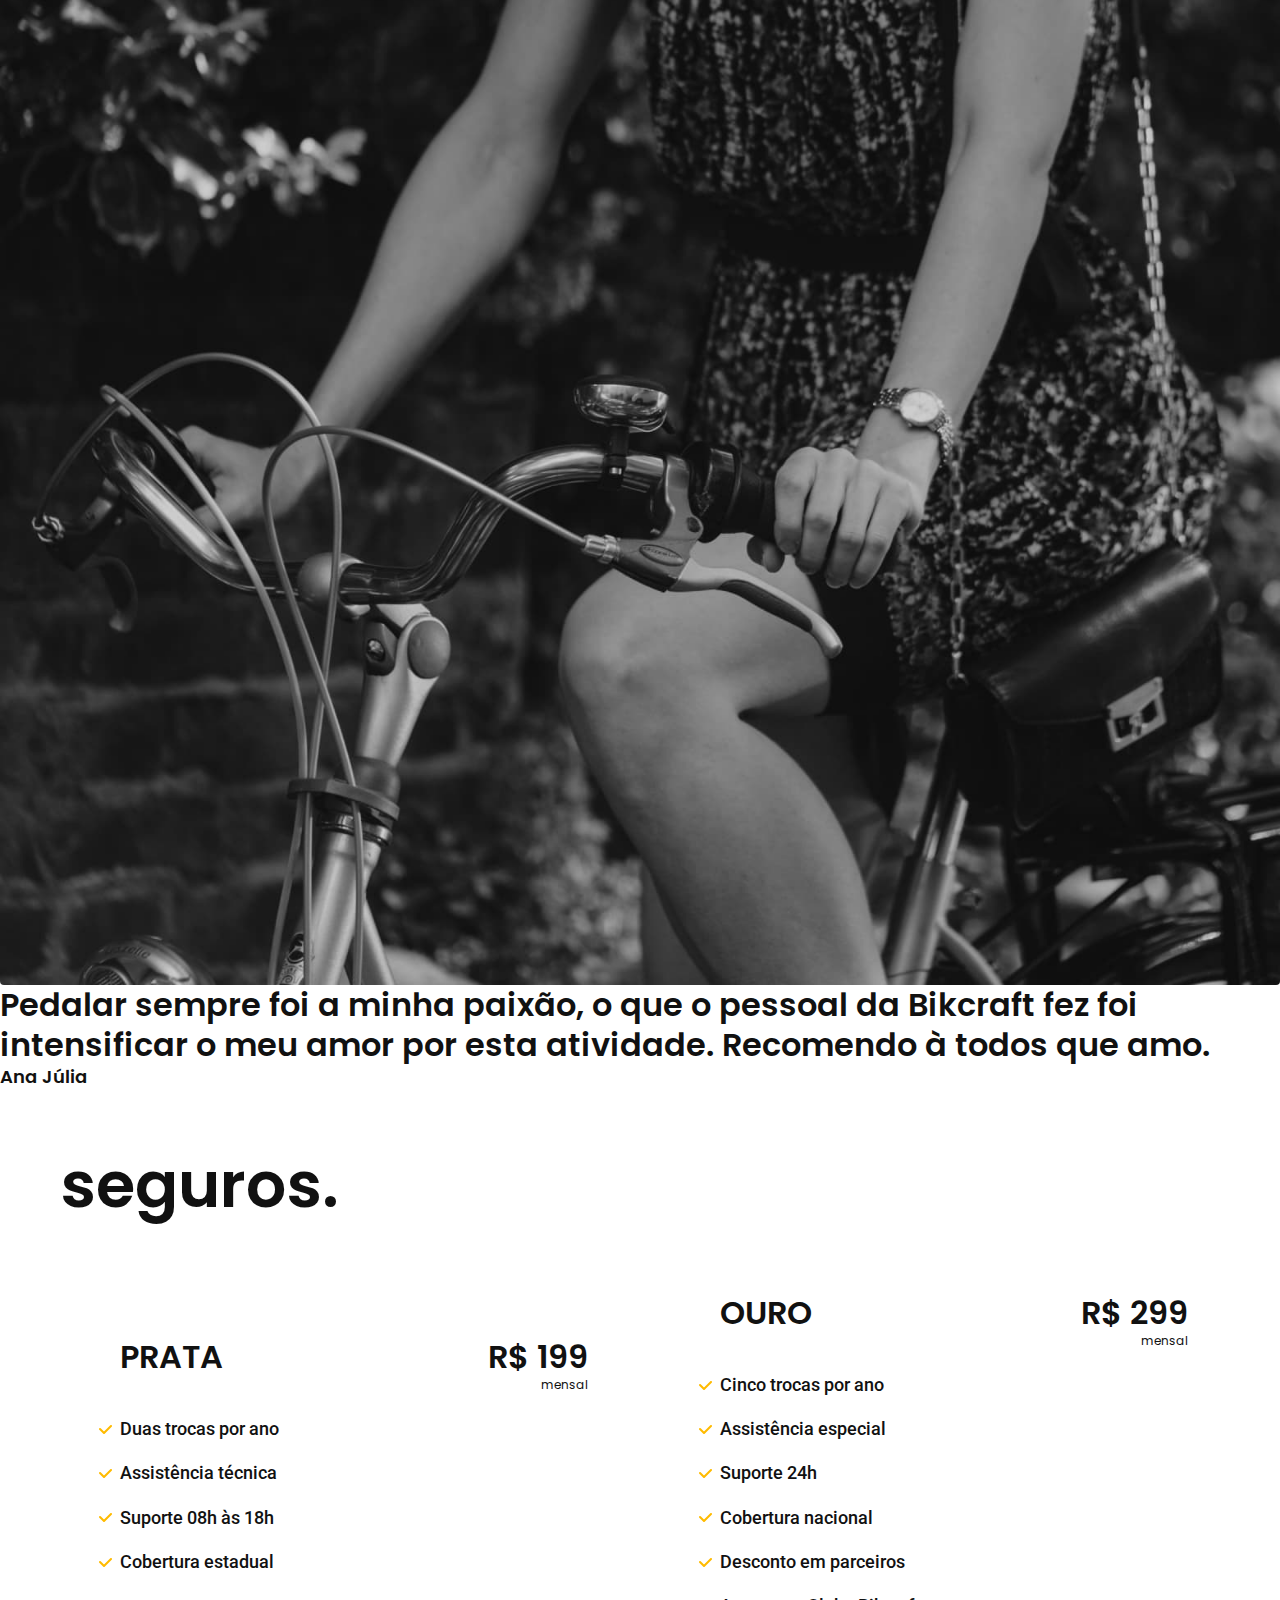
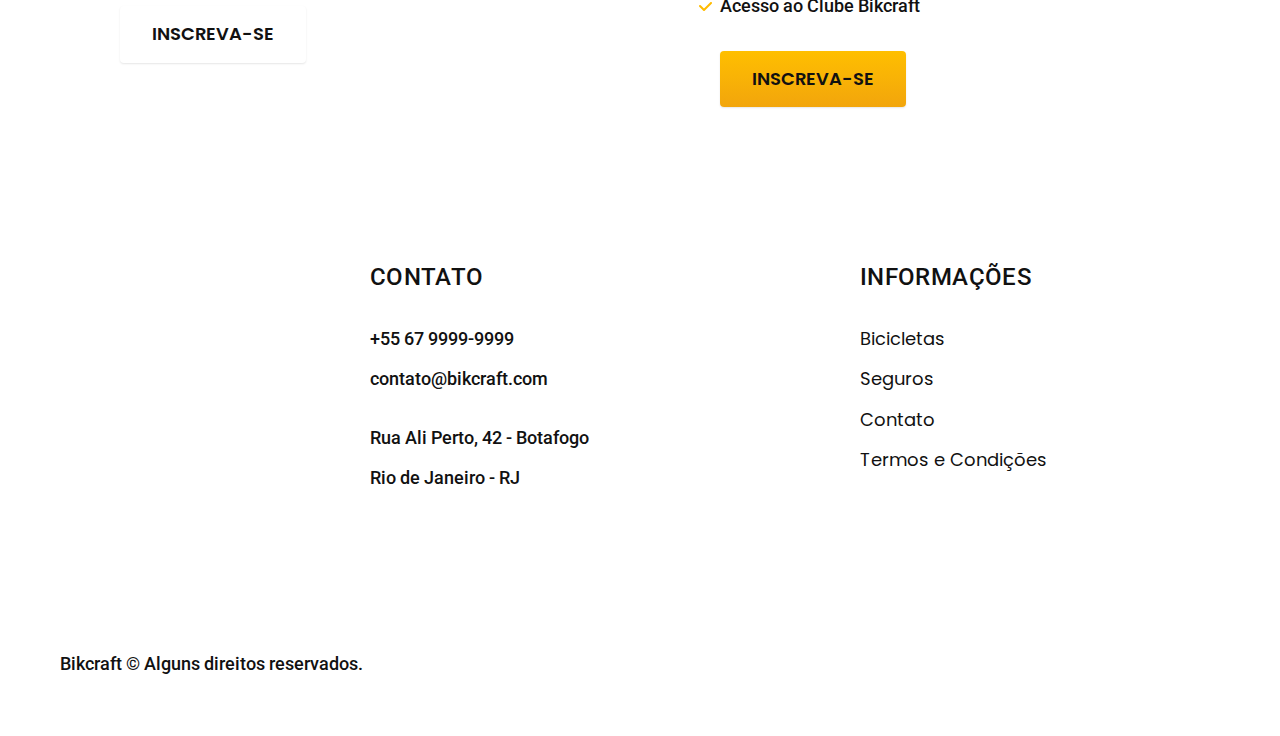
==== commit fb0165aa: "1018-footer" ====
--- a/index.html
+++ b/index.html
@@ -37,7 +37,7 @@
         <h1 class="font-1-xxl cor-0">Bicicletas feitas sob medida<span class="cor-p1">.</span></h1>
         <p class="font-2-l cor-5">Bicicletas elétricas de alta precisão e qualidade, feitas sob medida para você.
           Explore o mundo na sua velocidade com a Bikcraft.</p>
-        <a class="botao" href="./bicicletas.html">Escolha a sua</a>
+        <a class="botao" href="./bicicletas.html">escolha a sua</a>
 
       </div>
       <div>
@@ -48,7 +48,7 @@
   <article class="bicicletas-lista">
 
 
-    <h2 class="container font-1-xxl">Escolha a sua<span class="cor-p1">.</span></h2>
+    <h2 class="container font-1-xxl">escolha a sua<span class="cor-p1">.</span></h2>
     <ul>
       <li>
         <a href="./bicicletas/magic.html">
@@ -164,6 +164,45 @@
       </div>
     </div>
   </article>
+  <footer class="footer-bg">
+    <div class="footer container">
+      <img src="./img/bikcraft.svg" alt="Bikcraft">
+      <div class="footer-contato">
+        <h3 class="font-2-l-b cor-0">Contato</h3>
+        <ul class="font-2-m cor-5">
+          <li><a href="tel:+552199999999">+55 67 9999-9999</a></li>
+          <li><a href="mailto:contato@bikcraft.com">contato@bikcraft.com</a></li>
+          <li>Rua Ali Perto, 42 - Botafogo</li>
+          <li>Rio de Janeiro - RJ</li>
+        </ul>
+        <div class="footer-redes">
+          <a href="./">
+            <img src="./img/redes/instagram.svg" alt="Instagram">
+          </a>
+          <a href="./">
+            <img src="./img/redes/facebook.svg" alt="Facebook">
+          </a>
+          <a href="./">
+            <img src="./img/redes/youtube.svg" alt="Youtube">
+          </a>
+        </div>
+      </div>
+      <div class="footer-informacoes">
+        <h3 class="font-2-l-b cor-0">Informações</h3>
+        <nav>
+          <ul class="font-1-m cor-5">
+            <li><a href="./bicicletas/html">Bicicletas</a></li>
+            <li><a href="./seguros/html">Seguros</a></li>
+            <li><a href="./contato/html">Contato</a></li>
+            <li><a href="./termos/html">Termos e Condições</a></li>
+          </ul>
+        </nav>
+      </div>
+      <p class="footer-copy font-2-m cor-6">Bikcraft © Alguns direitos reservados.</p>
+    </div>
+    </div>
+
+  </footer>
 </body>
 
 </html>--- a/css/style.css
+++ b/css/style.css
@@ -3,6 +3,7 @@
 @import "./utilidades/cores.css";
 
 @import "./global/header.css";
+@import "./global/footer.css";
 
 /* Utilidades */
 @import "./utilidades/componentes.css";
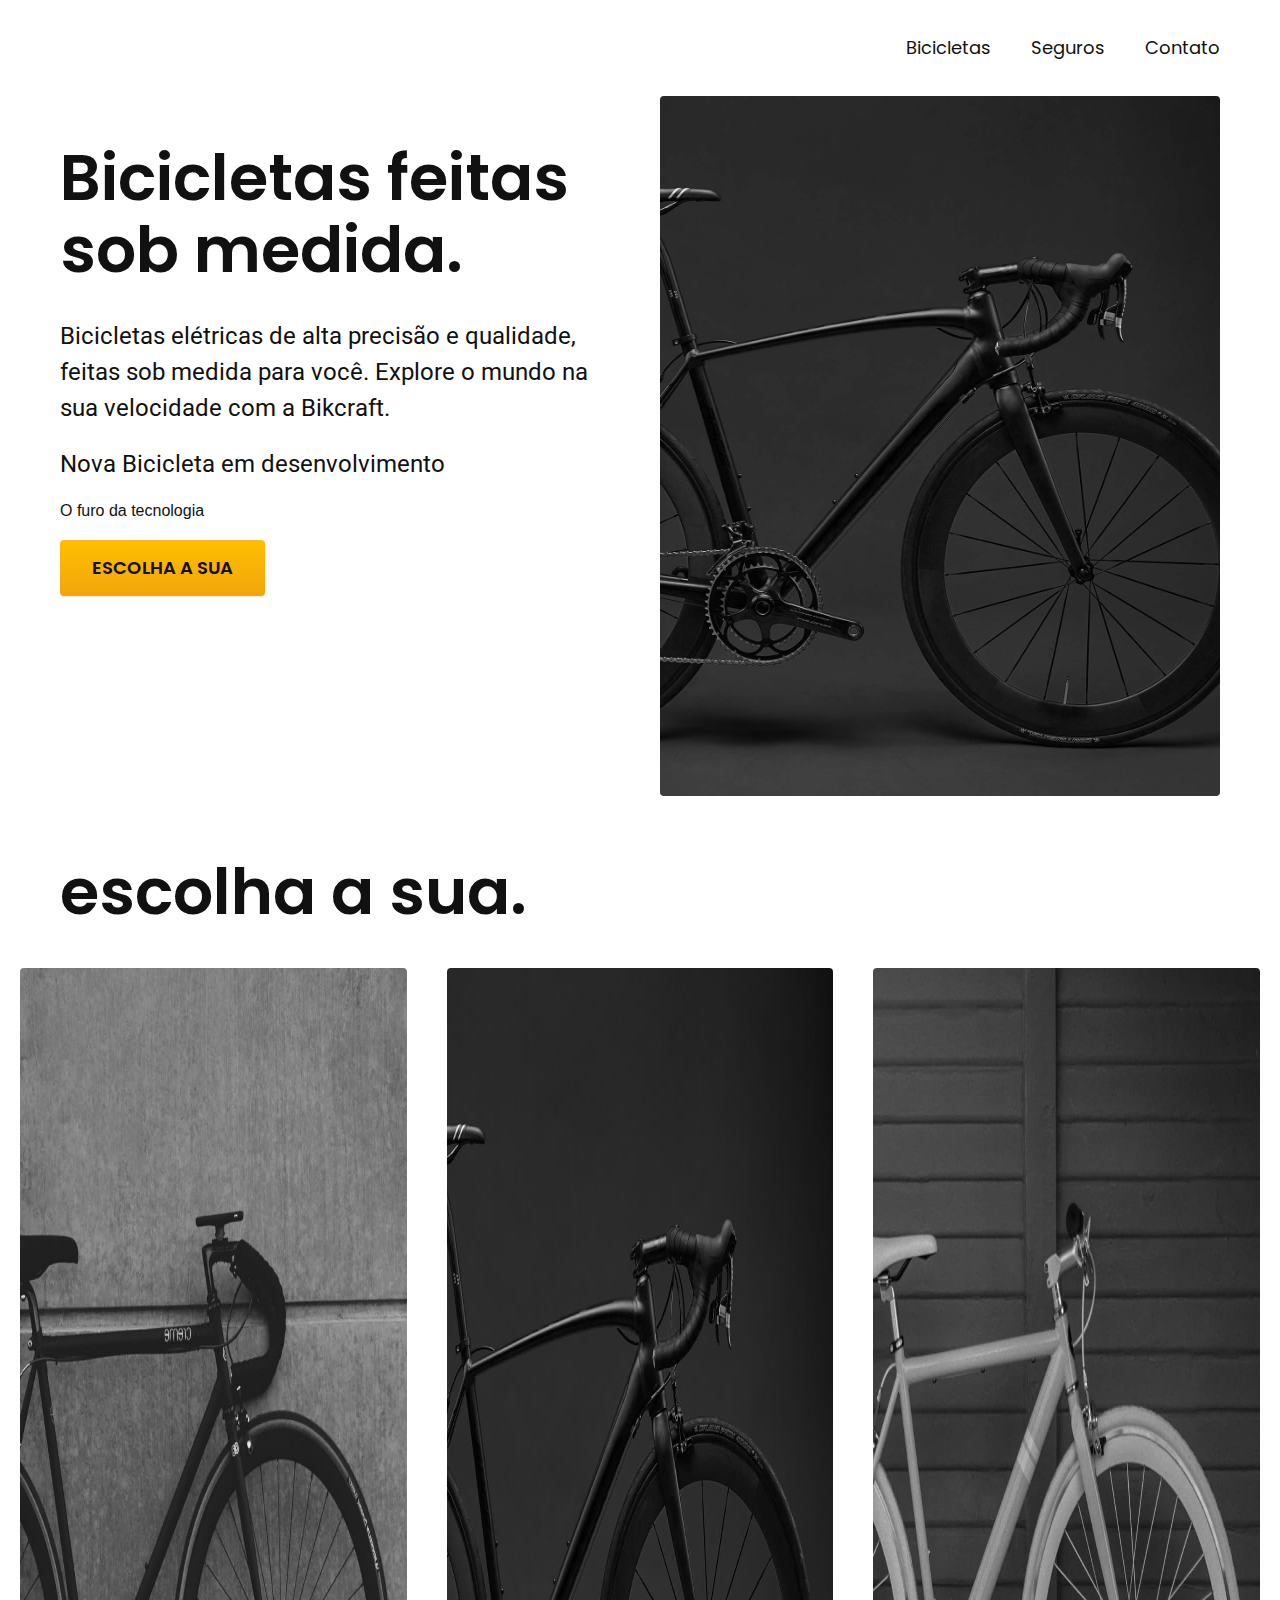
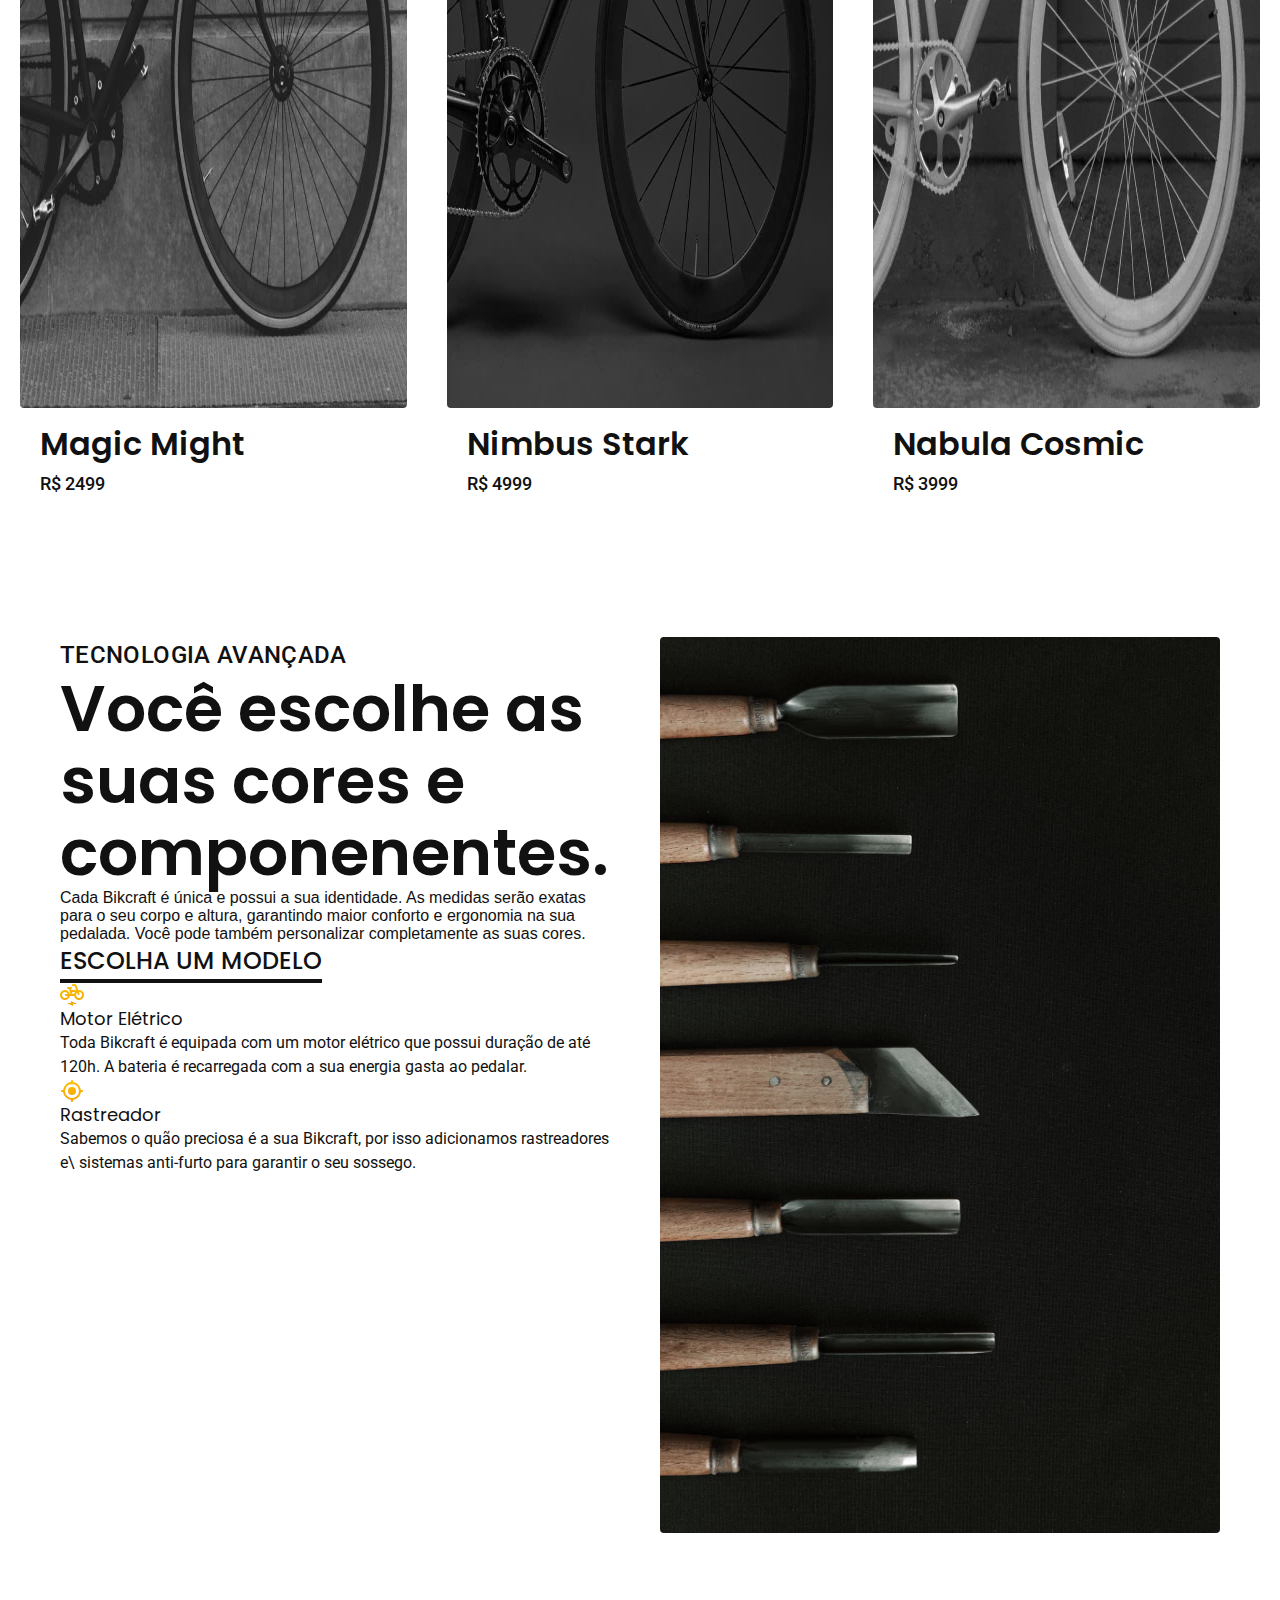
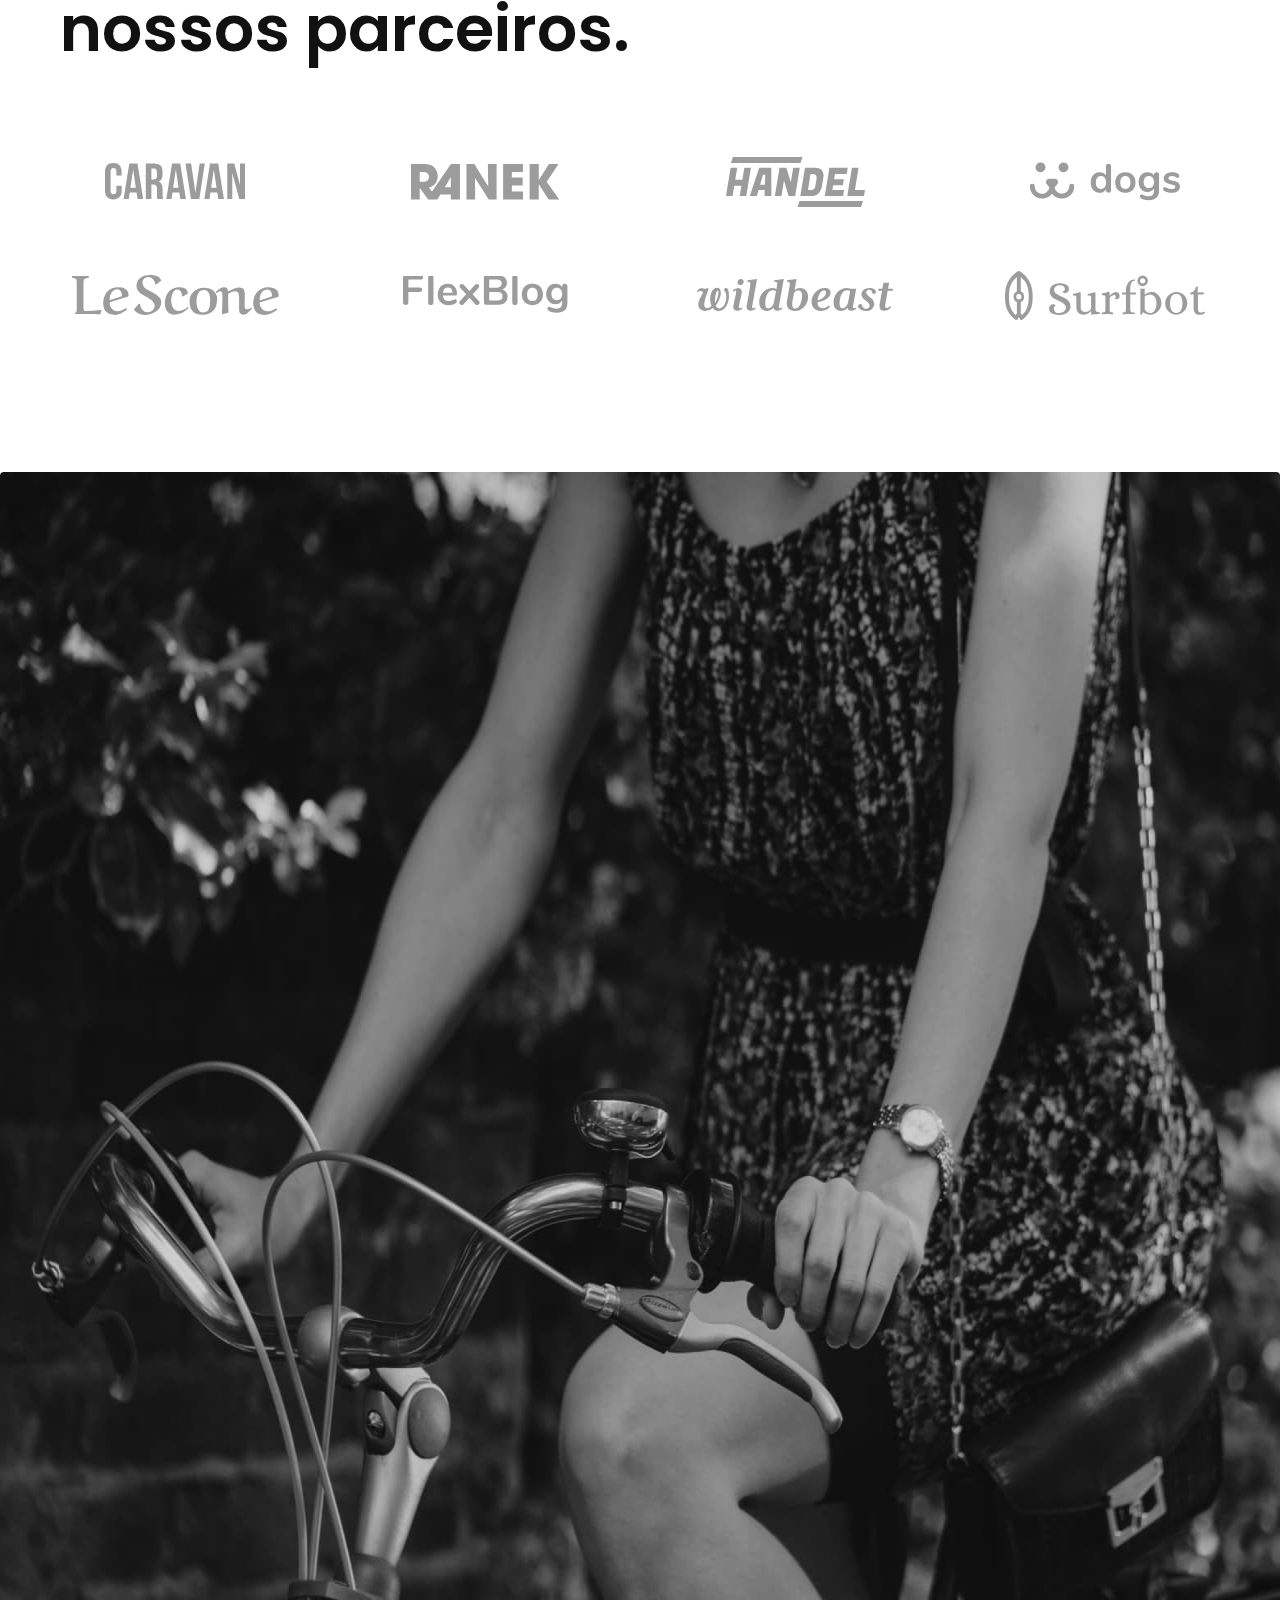
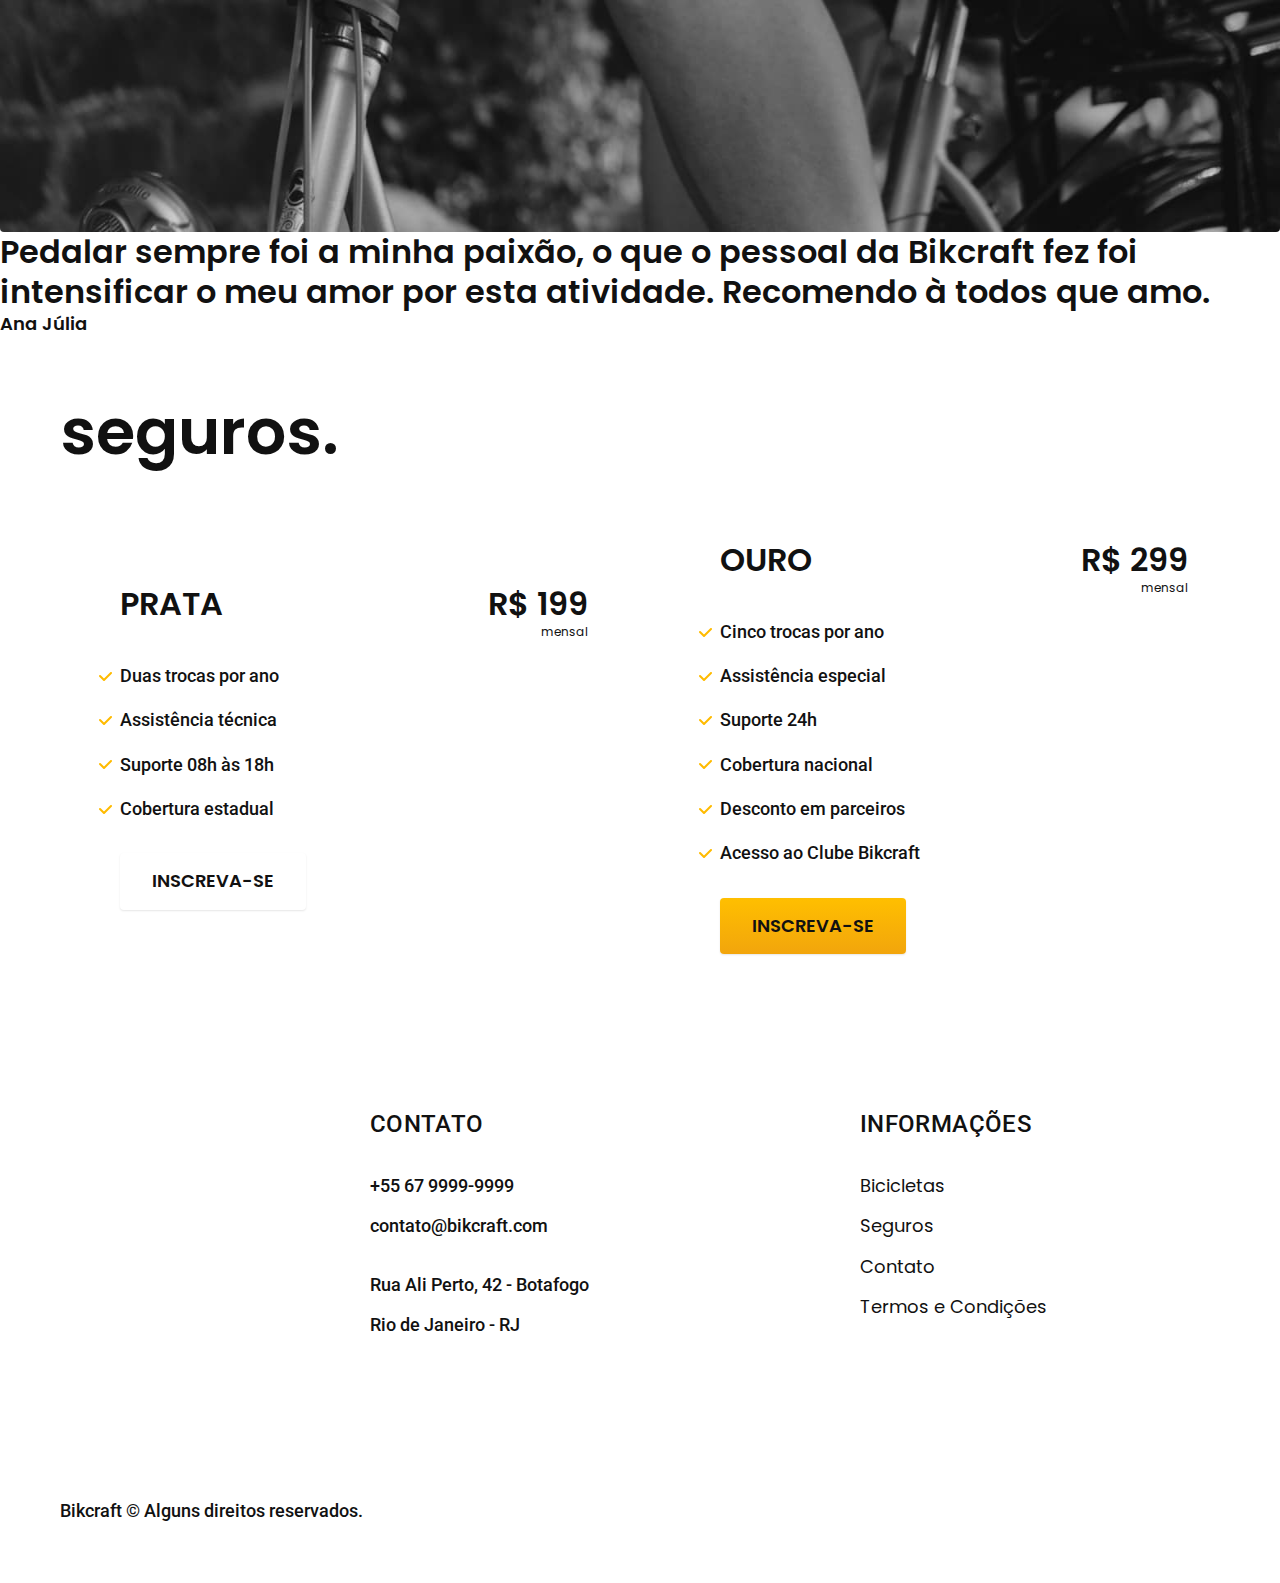
==== commit e5a0c0a3: "futuro tec" ====
--- a/index.html
+++ b/index.html
@@ -9,7 +9,9 @@
   <meta name="description" content="Bicicletas elétricas de alta precisão e qualidade, feitas sob medida para você.
     Explore o mundo na sua velocidade com a Bikcraft.">
 
+  <link rel="preload" href="./css/style.css" as="style">
   <link rel="stylesheet" href="./css/style.css">
+
   <link rel="preconnect" href="https://fonts.googleapis.com">
   <link rel="preconnect" href="https://fonts.gstatic.com" crossorigin>
   <link href="https://fonts.googleapis.com/css2?family=Merriweather:ital,wght@1,900&family=Poppins:wght@400;600&family=Roboto:wght@400;500&display=swap" rel="stylesheet">
@@ -19,13 +21,13 @@
   <header class="header-bg">
     <div class="header container">
       <a href="./">
-        <img src="./img/bikcraft.svg" alt="Bikcraft">
+        <img src="./img/bikcraft.svg" width="136" height="32" alt="Bikcraft">
       </a>
       <nav aria-label="primaria">
         <ul class="header-menu font-1-m cor-0">
-          <li><a href="./bicicletas/html">Bicicletas</a></li>
-          <li><a href="./seguros/html">Seguros</a></li>
-          <li><a href="./contato/html">Contato</a></li>
+          <li><a href="./bicicletas.html">Bicicletas</a></li>
+          <li><a href="./seguros.html">Seguros</a></li>
+          <li><a href="./contato.html">Contato</a></li>
         </ul>
       </nav>
     </div>
@@ -37,36 +39,41 @@
         <h1 class="font-1-xxl cor-0">Bicicletas feitas sob medida<span class="cor-p1">.</span></h1>
         <p class="font-2-l cor-5">Bicicletas elétricas de alta precisão e qualidade, feitas sob medida para você.
           Explore o mundo na sua velocidade com a Bikcraft.</p>
+        <p class="font-2-l cor-5">Nova Bicicleta em desenvolvimento</p>
+        <p>O furo da tecnologia</p>
         <a class="botao" href="./bicicletas.html">escolha a sua</a>
-
-      </div>
-      <div>
-        <img src="./img/fotos/introducao.jpg" alt="Bicicleta elétrica preta.">
-      </div>
+      </div>
+      <picture>
+        <source media="(max-width: 800px)" srcset="./img/bicicletas/nimbus.jpg">
+        <img src="./img/fotos/introducao.jpg" width="
+        1280" height="1600" alt="Bicicleta elétrica preta.">
+      </picture>
+
     </div>
   </main>
   <article class="bicicletas-lista">
-
-
     <h2 class="container font-1-xxl">escolha a sua<span class="cor-p1">.</span></h2>
     <ul>
       <li>
         <a href="./bicicletas/magic.html">
-          <img src="./img/bicicletas/magic-home.jpg" alt="Bicicleta preta">
+          <img src="./img/bicicletas/magic-home.jpg" width="
+          920" height="1040" alt="Bicicleta preta">
           <h3 class="font-1-xl">Magic Might</h3>
           <span class="font-2-m cor-8">R$ 2499</span>
         </a>
       </li>
       <li>
         <a href="./bicicletas/nimbus.html">
-          <img src="./img/bicicletas/nimbus-home.jpg" alt="Bicicleta preta">
+          <img src="./img/bicicletas/nimbus-home.jpg" width="
+          920" height="1040" alt="Bicicleta preta">
           <h3 class="font-1-xl">Nimbus Stark</h3>
           <span class="font-2-m cor-8">R$ 4999</span>
         </a>
       </li>
       <li>
         <a href="./bicicletas/nebula.html">
-          <img src="./img/bicicletas/nebula-home.jpg" alt="Bicicleta preta">
+          <img src="./img/bicicletas/nebula-home.jpg" width="
+          920" height="1040" alt="Bicicleta branca">
           <h3 class="font-1-xl">Nabula Cosmic</h3>
           <span class="font-2-m cor-8">R$ 3999</span>
         </a>
@@ -86,13 +93,15 @@
         <a class="link" href="./bicicletas.html">Escolha um modelo</a>
         <div class="tecnologia-vantagens">
           <div>
-            <img src="./img/icones/eletrica.svg" alt="">
+            <img src="./img/icones/eletrica.svg" width="
+            24" height="24" alt="">
             <h3 class="font-1-m cor-0">Motor Elétrico</h3>
             <p class="font-2-s cor-5">Toda Bikcraft é equipada com um motor elétrico que possui duração
               de até 120h. A bateria é recarregada com a sua energia gasta ao pedalar.</p>
           </div>
           <div>
-            <img src="./img/icones/rastreador.svg" alt="">
+            <img src="./img/icones/rastreador.svg" width="
+            24" height="24" alt="">
             <h3 class="font-1-m cor-0">Rastreador</h3>
             <p class="font-2-s cor-5">Sabemos o quão preciosa é a sua Bikcraft, por isso adicionamos rastreadores e\
               sistemas anti-furto para garantir o seu sossego.</p>
@@ -100,7 +109,8 @@
         </div>
       </div>
       <div class="tecnologia-imagem">
-        <img src="./img/fotos/tecnologia.jpg" alt="">
+        <img src="./img/fotos/tecnologia.jpg" width="
+        1200" height="1920" alt="">
       </div>
     </div>
   </article>
@@ -109,20 +119,29 @@
     <h2 class="container font-1-xxl">nossos parceiros<span class="cor-p1">.</span></h2>
 
     <ul>
-      <li><img src="./img/parceiros/caravan.svg" alt="caravan"></li>
-      <li><img src="./img/parceiros/ranek.svg" alt="ranek"></li>
-      <li><img src="./img/parceiros/handel.svg" alt="handel"></li>
-      <li><img src="./img/parceiros/dogs.svg" alt="dogs.svg"></li>
-      <li><img src="./img/parceiros/lescone.svg" alt="lescone"></li>
-      <li><img src="./img/parceiros/flexblog.svg" alt="flexblog"></li>
-      <li><img src="./img/parceiros/wildbeast.svg" alt="wildbeast"></li>
-      <li><img src="./img/parceiros/surfbot.svg" alt="surfbot"></li>
+      <li><img src="./img/parceiros/caravan.svg" width="
+        140" height="38" alt="caravan"></li>
+      <li><img src="./img/parceiros/ranek.svg" width="
+        149" height="36" alt="ranek"></li>
+      <li><img src="./img/parceiros/handel.svg" width="
+        139" height="50" alt="handel"></li>
+      <li><img src="./img/parceiros/dogs.svg" width="
+        152" height="39" alt="dogs.svg"></li>
+      <li><img src="./img/parceiros/lescone.svg" width="
+        208" height="41" alt="lescone"></li>
+      <li><img src="./img/parceiros/flexblog.svg" width="
+        165" height="38" alt="flexblog"></li>
+      <li><img src="./img/parceiros/wildbeast.svg" width="
+        196" height="34" alt="wildbeast"></li>
+      <li><img src="./img/parceiros/surfbot.svg" width="
+        200" height="49" alt="surfbot"></li>
     </ul>
   </section>
 
   <section class="depoimento" aria-label="Depoimento">
     <div>
-      <img src="./img/fotos/depoimento.jpg" alt="Pessoa pedalando">
+      <img src="./img/fotos/depoimento.jpg" width="
+      1560" height="1360" alt="Pessoa pedalando">
     </div>
     <div class="depoimento-conteudo">
       <blockquote class="font-1-xl cor-p5">
@@ -166,7 +185,8 @@
   </article>
   <footer class="footer-bg">
     <div class="footer container">
-      <img src="./img/bikcraft.svg" alt="Bikcraft">
+      <img src="./img/bikcraft.svg" width="
+      136" height="32" alt="Bikcraft">
       <div class="footer-contato">
         <h3 class="font-2-l-b cor-0">Contato</h3>
         <ul class="font-2-m cor-5">
@@ -177,13 +197,16 @@
         </ul>
         <div class="footer-redes">
           <a href="./">
-            <img src="./img/redes/instagram.svg" alt="Instagram">
+            <img src="./img/redes/instagram.svg" width="
+            32" height="32" alt="Instagram">
           </a>
           <a href="./">
-            <img src="./img/redes/facebook.svg" alt="Facebook">
+            <img src="./img/redes/facebook.svg" width="
+            32" height="32" alt="Facebook">
           </a>
           <a href="./">
-            <img src="./img/redes/youtube.svg" alt="Youtube">
+            <img src="./img/redes/youtube.svg" width="
+            32" height="32" alt="Youtube">
           </a>
         </div>
       </div>
@@ -191,10 +214,10 @@
         <h3 class="font-2-l-b cor-0">Informações</h3>
         <nav>
           <ul class="font-1-m cor-5">
-            <li><a href="./bicicletas/html">Bicicletas</a></li>
-            <li><a href="./seguros/html">Seguros</a></li>
-            <li><a href="./contato/html">Contato</a></li>
-            <li><a href="./termos/html">Termos e Condições</a></li>
+            <li><a href="./bicicletas.html">Bicicletas</a></li>
+            <li><a href="./seguros.html">Seguros</a></li>
+            <li><a href="./contato.html">Contato</a></li>
+            <li><a href="./termos.html">Termos e Condições</a></li>
           </ul>
         </nav>
       </div>
--- a/css/style.css
+++ b/css/style.css
@@ -7,6 +7,7 @@
 
 /* Utilidades */
 @import "./utilidades/componentes.css";
+@import "./utilidades/formulario.css";
 
 /* Home */
 @import "./home/introducao.css";
@@ -16,6 +17,20 @@
 
 /* Bicicletas */
 @import "./bicicletas/bicicletas-lista.css";
+@import "./bicicletas/bicicletas.css";
 
-/* seguros */
+/* Bicicleta */
+@import "./bicicleta/bicicleta.css";
+@import "./bicicleta/seguro.css";
+
+/* Seguros */
 @import "./seguros/seguros.css";
+@import "./seguros/vantagens.css";
+@import "./seguros/perguntas.css";
+
+/* Contato */
+@import "./contato/contato.css";
+@import "./contato/lojas.css";
+
+/* Termos */
+@import "./termos/termos.css";
--- a/css/style.css
+++ b/css/style.css
@@ -7,6 +7,7 @@
 
 /* Utilidades */
 @import "./utilidades/componentes.css";
+@import "./utilidades/formulario.css";
 
 /* Home */
 @import "./home/introducao.css";
@@ -16,6 +17,20 @@
 
 /* Bicicletas */
 @import "./bicicletas/bicicletas-lista.css";
+@import "./bicicletas/bicicletas.css";
 
-/* seguros */
+/* Bicicleta */
+@import "./bicicleta/bicicleta.css";
+@import "./bicicleta/seguro.css";
+
+/* Seguros */
 @import "./seguros/seguros.css";
+@import "./seguros/vantagens.css";
+@import "./seguros/perguntas.css";
+
+/* Contato */
+@import "./contato/contato.css";
+@import "./contato/lojas.css";
+
+/* Termos */
+@import "./termos/termos.css";
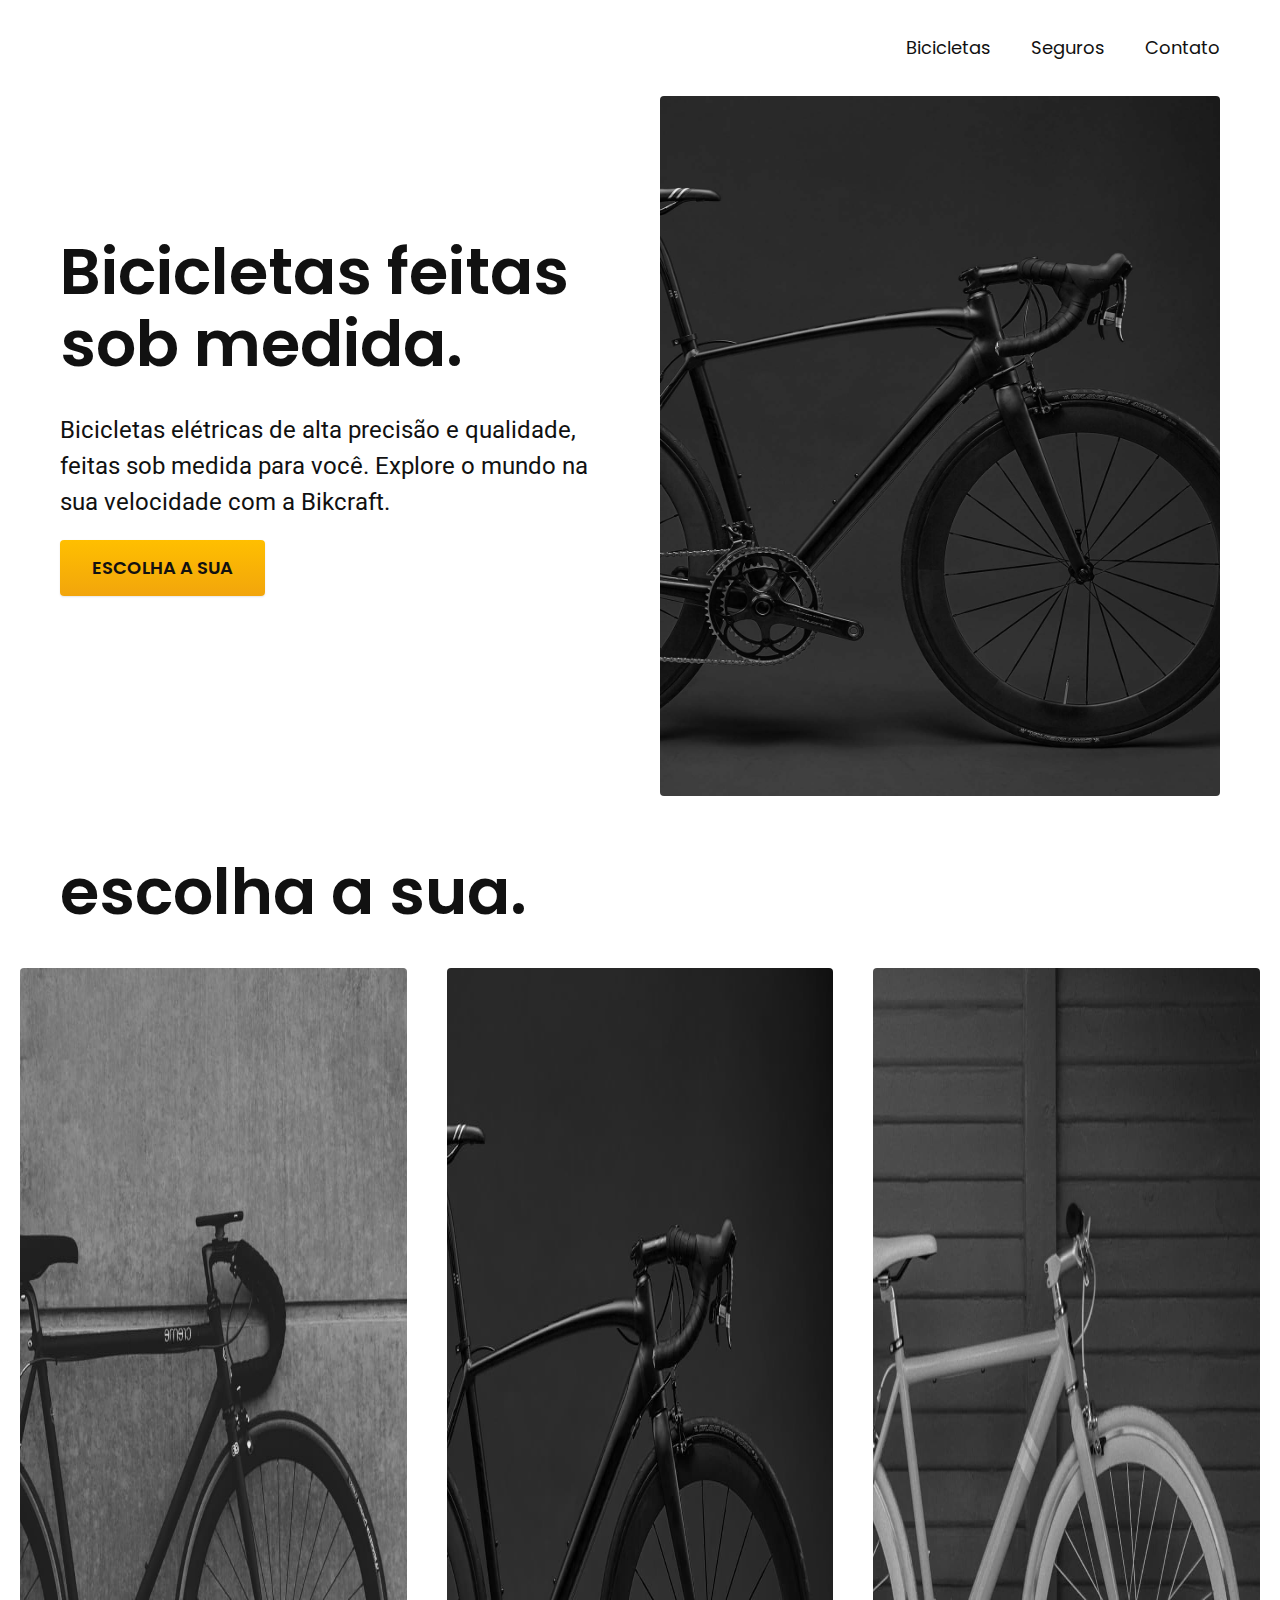
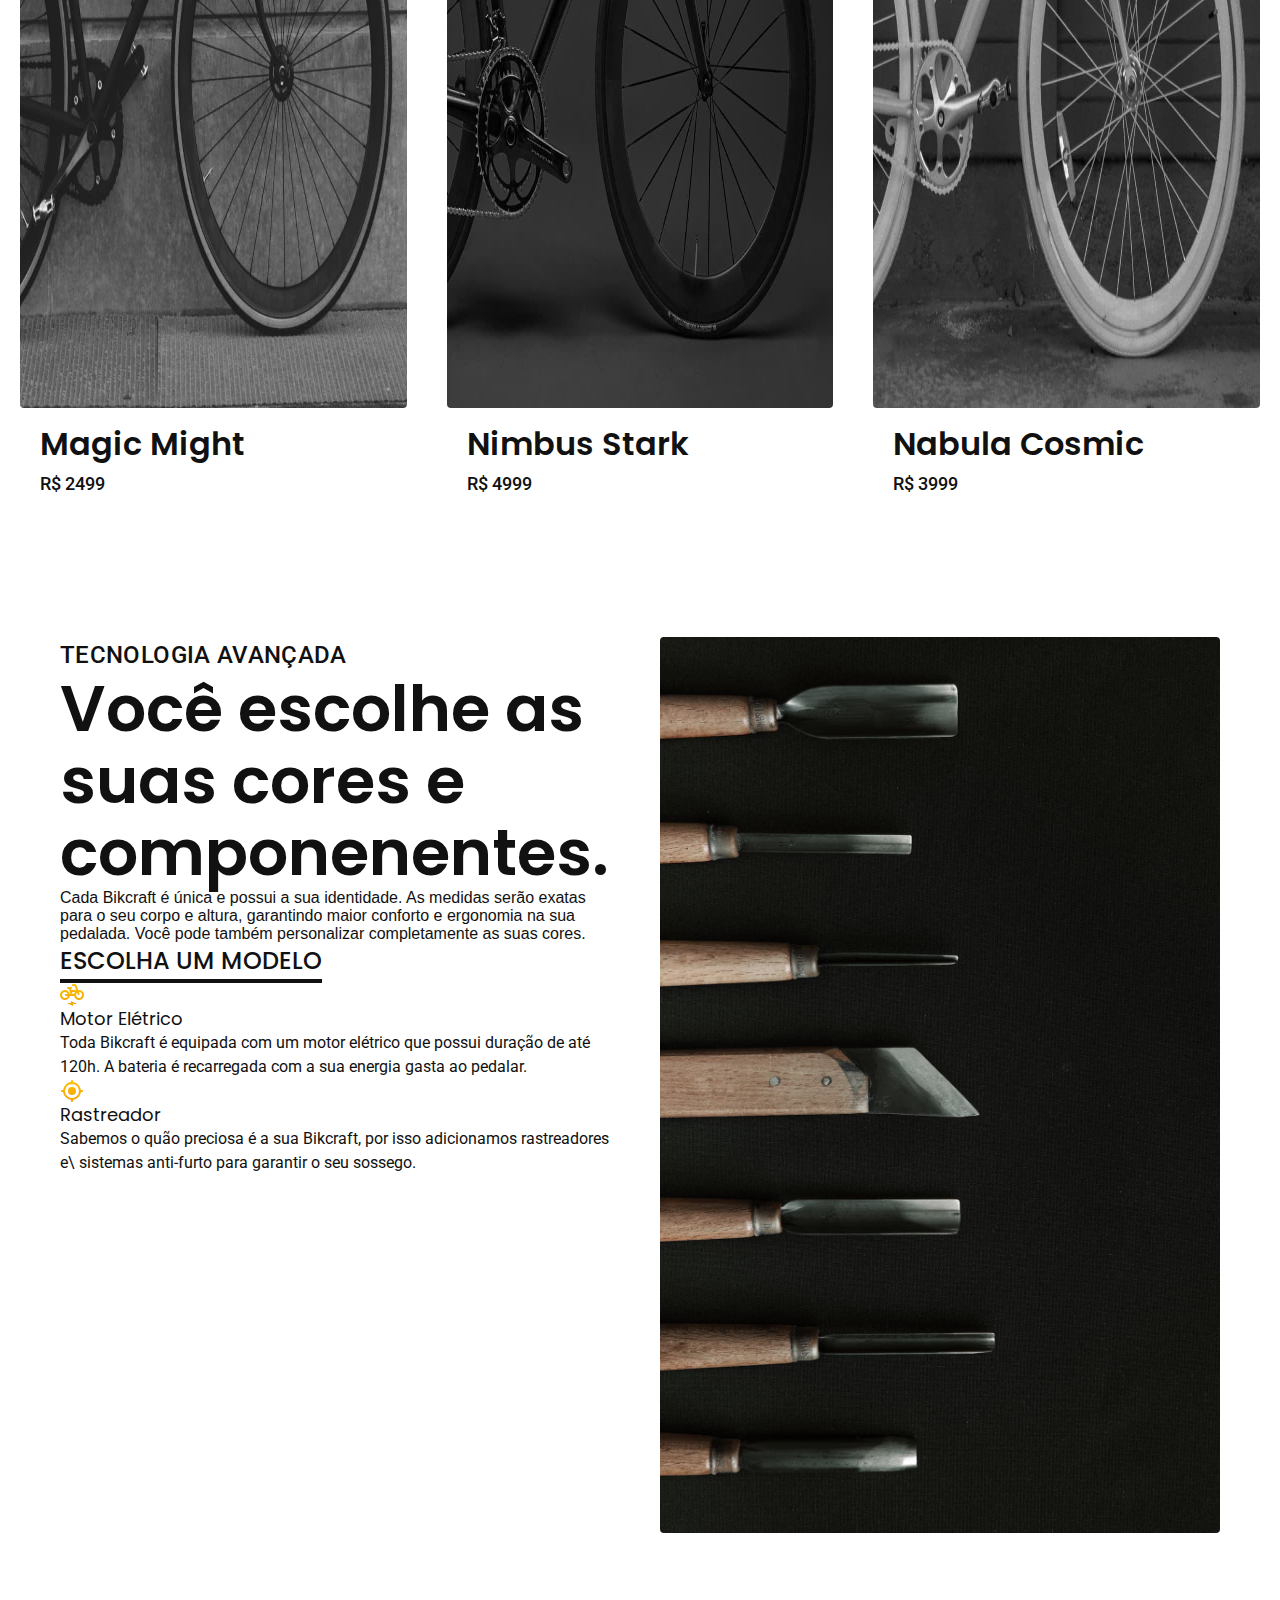
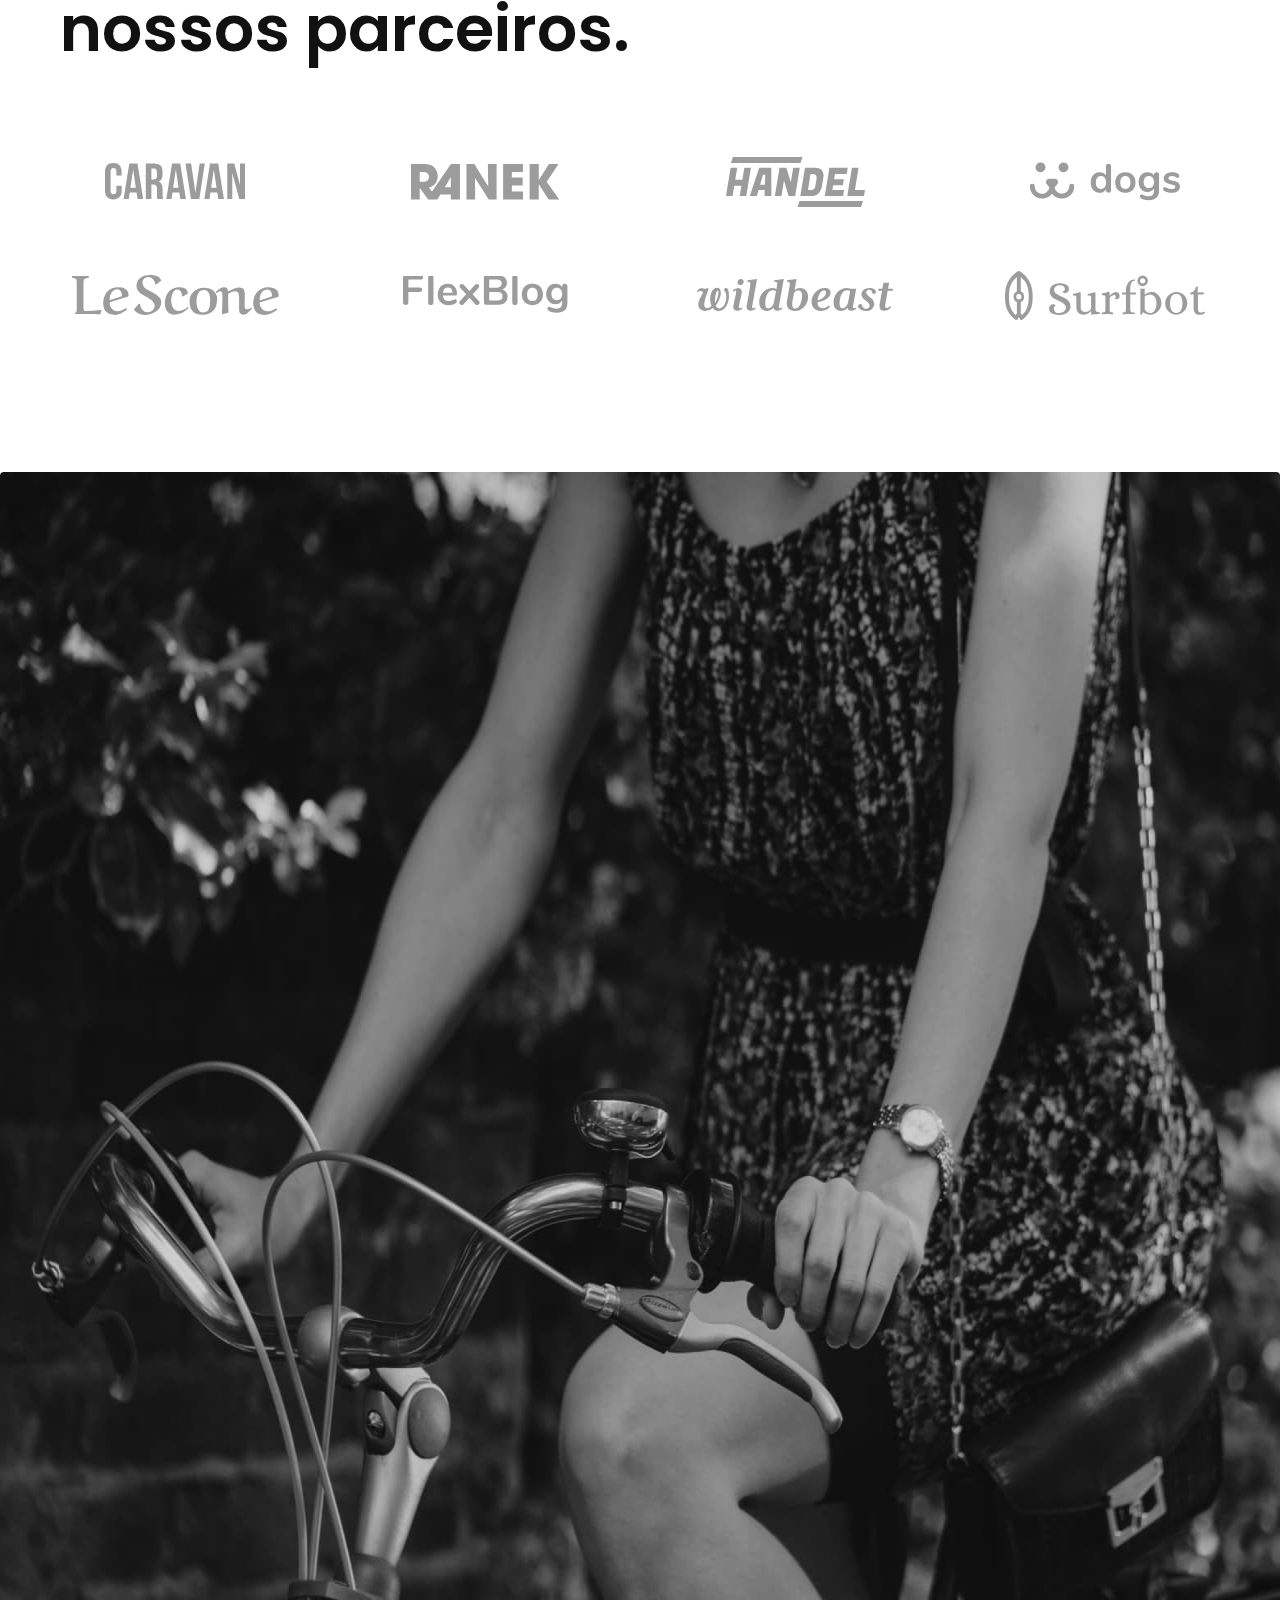
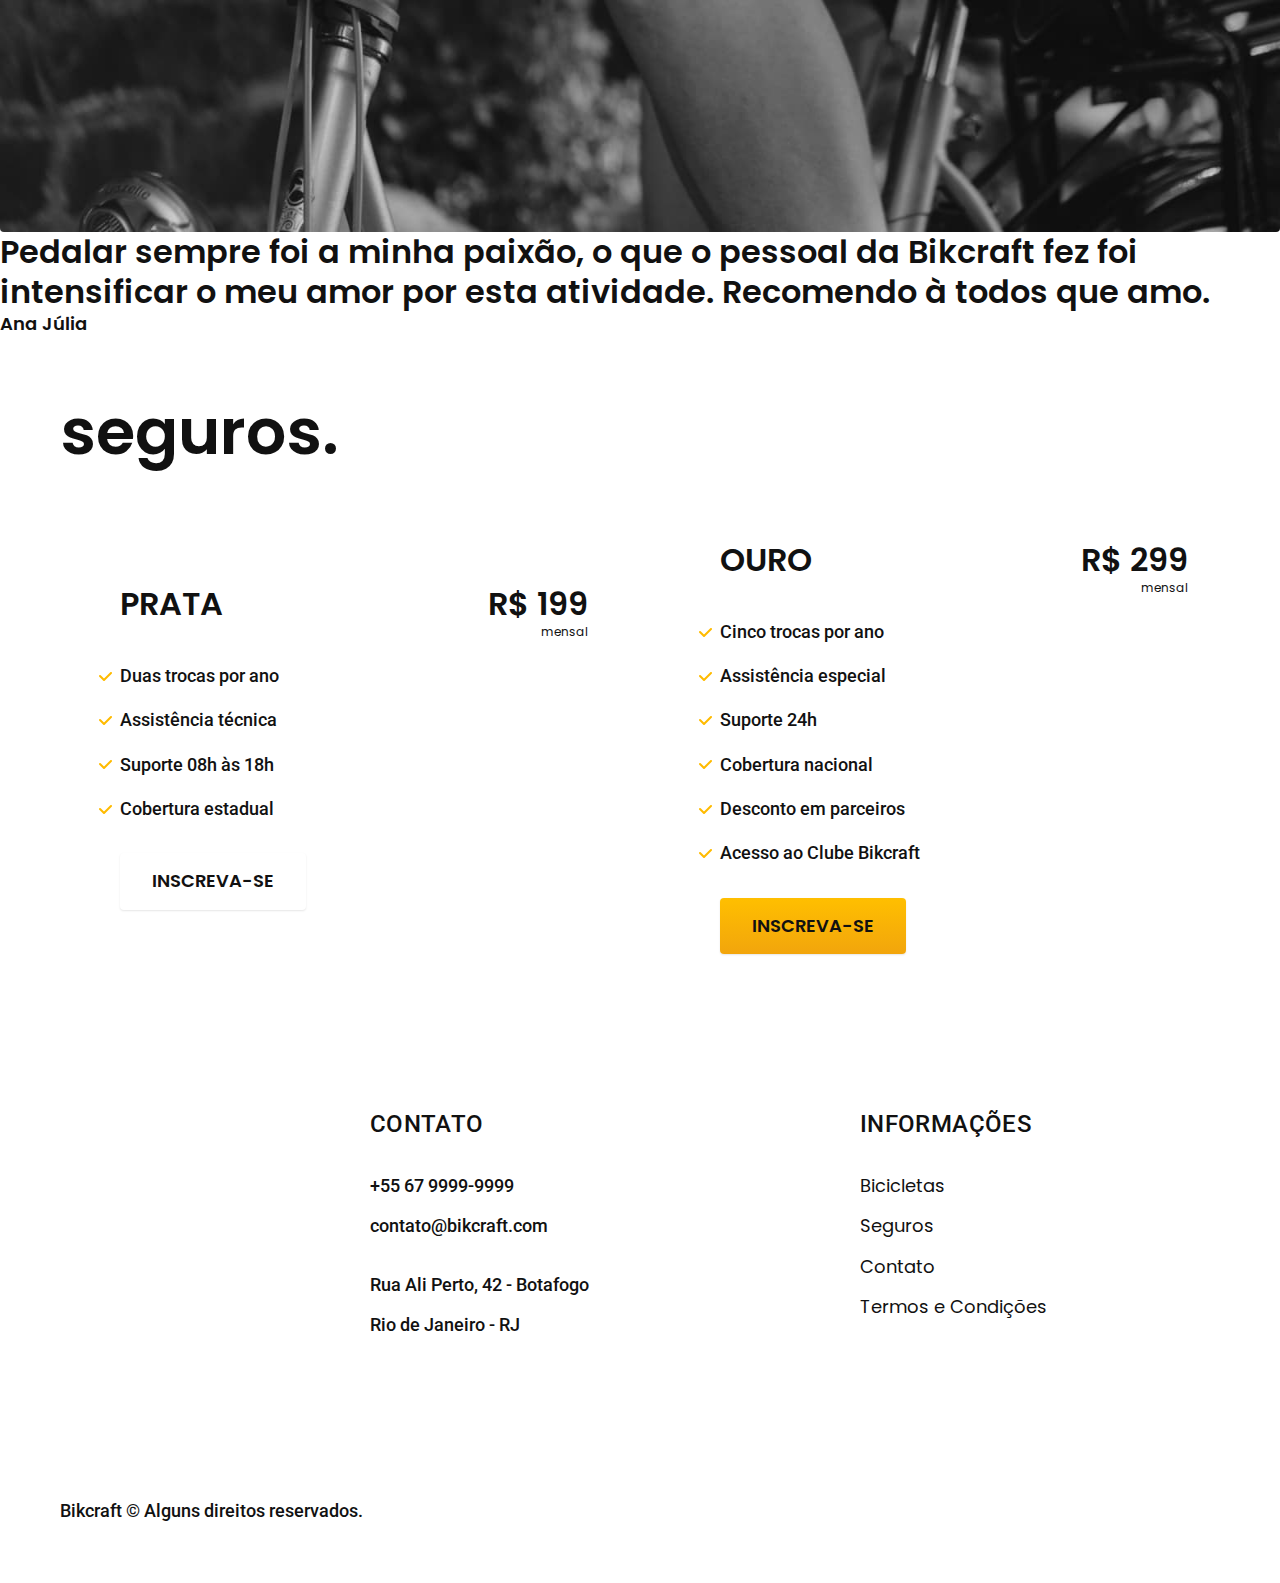
==== commit 8e6122c7: "1207-javascriptDesativado" ====
--- a/index.html
+++ b/index.html
@@ -12,9 +12,12 @@
   <link rel="preload" href="./css/style.css" as="style">
   <link rel="stylesheet" href="./css/style.css">
 
+  <script>document.documentElement.classList.add("js")</script>
+
   <link rel="preconnect" href="https://fonts.googleapis.com">
   <link rel="preconnect" href="https://fonts.gstatic.com" crossorigin>
   <link href="https://fonts.googleapis.com/css2?family=Merriweather:ital,wght@1,900&family=Poppins:wght@400;600&family=Roboto:wght@400;500&display=swap" rel="stylesheet">
+
 </head>
 
 <body>
@@ -36,14 +39,12 @@
   <main class="introducao-bg">
     <div class="introducao container">
       <div class="introducao-conteudo">
-        <h1 class="font-1-xxl cor-0">Bicicletas feitas sob medida<span class="cor-p1">.</span></h1>
-        <p class="font-2-l cor-5">Bicicletas elétricas de alta precisão e qualidade, feitas sob medida para você.
+        <h1 class="font-1-xxl cor-0 fadeInDown" data-anime="200">Bicicletas feitas sob medida<span class="cor-p1">.</span></h1>
+        <p class="font-2-l cor-5 fadeInDown" data-anime="400">Bicicletas elétricas de alta precisão e qualidade, feitas sob medida para você.
           Explore o mundo na sua velocidade com a Bikcraft.</p>
-        <p class="font-2-l cor-5">Nova Bicicleta em desenvolvimento</p>
-        <p>O furo da tecnologia</p>
-        <a class="botao" href="./bicicletas.html">escolha a sua</a>
-      </div>
-      <picture>
+        <a class="botao fadeInDown" href="./bicicletas.html" data-anime="600">escolha a sua</a>
+      </div>
+      <picture class="fadeInDown" data-anime="800">
         <source media="(max-width: 800px)" srcset="./img/bicicletas/nimbus.jpg">
         <img src="./img/fotos/introducao.jpg" width="
         1280" height="1600" alt="Bicicleta elétrica preta.">
@@ -226,6 +227,8 @@
     </div>
 
   </footer>
+  <script src="./js/plugins/simple-anime.js"></script>
+  <script src="./js/script.js"></script>
 </body>
 
 </html>